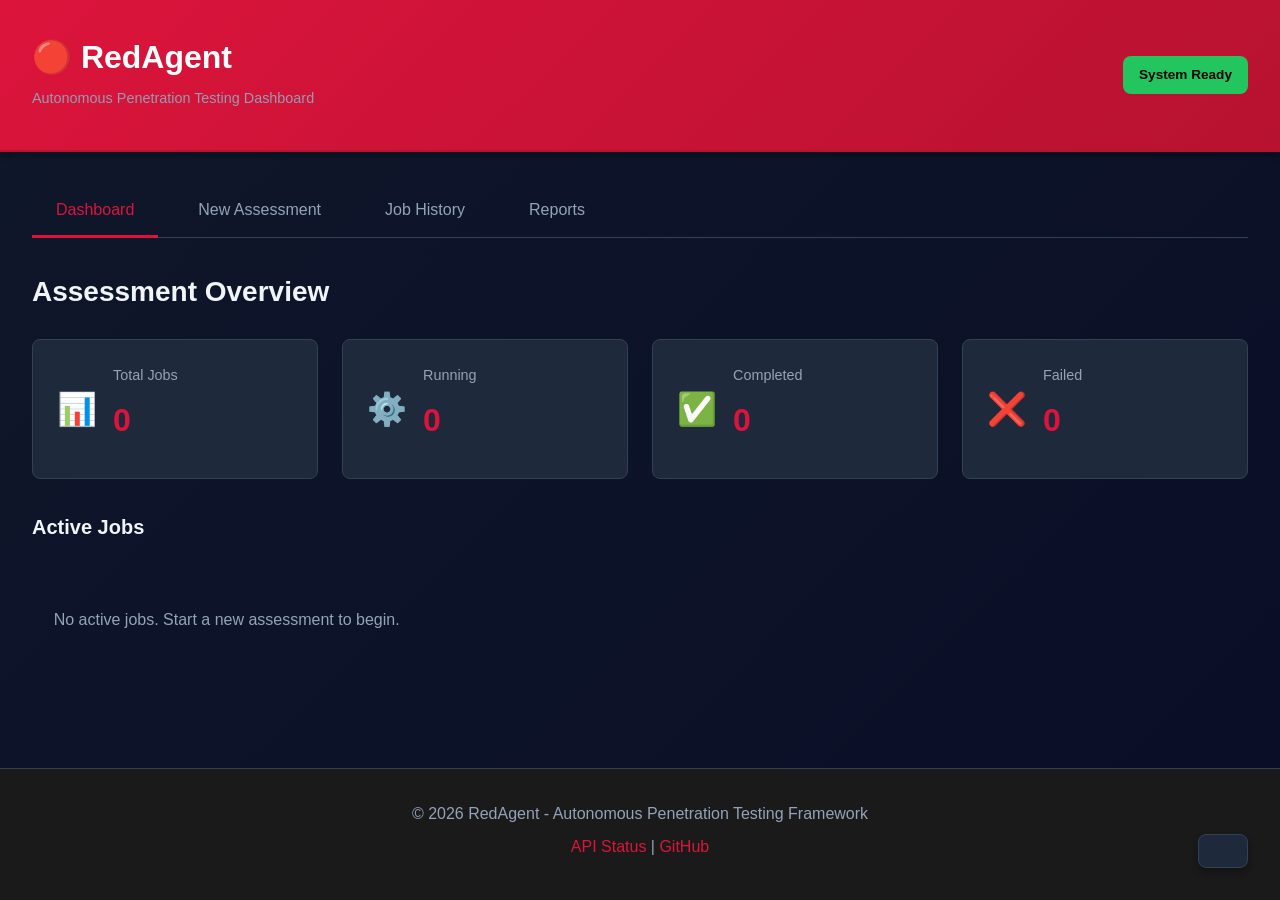
==== templates/index.html @ 4f6916c7 "Add professional web dashboard UI/UX for RedAgent - Complete Flask backend with REST API - Real-time" ====
<!DOCTYPE html>
<html lang="en">
<head>
    <meta charset="UTF-8">
    <meta name="viewport" content="width=device-width, initial-scale=1.0">
    <title>RedAgent - Web Dashboard</title>
    <link rel="stylesheet" href="/static/style.css">
</head>
<body>
    <div class="container">
        <!-- Header -->
        <header class="header">
            <div class="header-content">
                <h1>🔴 RedAgent</h1>
                <p class="subtitle">Autonomous Penetration Testing Dashboard</p>
            </div>
            <div class="header-status">
                <span id="system-status" class="status-badge status-ok">System Ready</span>
            </div>
        </header>

        <!-- Main Content -->
        <main class="main-content">
            <!-- Navigation Tabs -->
            <div class="tabs">
                <button class="tab-button active" data-tab="dashboard">Dashboard</button>
                <button class="tab-button" data-tab="assessment">New Assessment</button>
                <button class="tab-button" data-tab="history">Job History</button>
                <button class="tab-button" data-tab="reports">Reports</button>
            </div>

            <!-- Dashboard Tab -->
            <section id="dashboard" class="tab-content active">
                <h2>Assessment Overview</h2>
                
                <div class="stats-grid">
                    <div class="stat-card">
                        <div class="stat-icon">📊</div>
                        <div class="stat-info">
                            <p class="stat-label">Total Jobs</p>
                            <p class="stat-value" id="total-jobs">0</p>
                        </div>
                    </div>
                    <div class="stat-card">
                        <div class="stat-icon">⚙️</div>
                        <div class="stat-info">
                            <p class="stat-label">Running</p>
                            <p class="stat-value" id="running-jobs">0</p>
                        </div>
                    </div>
                    <div class="stat-card">
                        <div class="stat-icon">✅</div>
                        <div class="stat-info">
                            <p class="stat-label">Completed</p>
                            <p class="stat-value" id="completed-jobs">0</p>
                        </div>
                    </div>
                    <div class="stat-card">
                        <div class="stat-icon">❌</div>
                        <div class="stat-info">
                            <p class="stat-label">Failed</p>
                            <p class="stat-value" id="failed-jobs">0</p>
                        </div>
                    </div>
                </div>

                <!-- Current Jobs -->
                <h3>Active Jobs</h3>
                <div id="active-jobs-container" class="jobs-container">
                    <p class="empty-state">No active jobs. Start a new assessment to begin.</p>
                </div>
            </section>

            <!-- Assessment Tab -->
            <section id="assessment" class="tab-content">
                <h2>Start New Assessment</h2>
                
                <div class="form-container">
                    <form id="assessment-form">
                        <div class="form-group">
                            <label for="target">Target URL or IP Address</label>
                            <input 
                                type="text" 
                                id="target" 
                                name="target" 
                                placeholder="http://localhost:8080 or 192.168.1.1"
                                required
                            >
                            <small>Examples: http://example.com, https://target.local, 192.168.1.100</small>
                        </div>

                        <div class="form-group">
                            <label for="target-type">Target Type</label>
                            <select id="target-type" name="type" required>
                                <option value="url">URL (Web Application)</option>
                                <option value="ip">IP Address (Network)</option>
                            </select>
                        </div>

                        <div class="form-info">
                            <h4>Assessment Phases (Automatic)</h4>
                            <ul>
                                <li><strong>Phase 1:</strong> Reconnaissance - Gather target information</li>
                                <li><strong>Phase 2:</strong> Vulnerability Analysis - Identify weaknesses</li>
                                <li><strong>Phase 3:</strong> Exploitation Planning - Create attack strategy</li>
                                <li><strong>Phase 4:</strong> Attack Execution - Test 8 attack vectors</li>
                                <li><strong>Phase 5:</strong> Impact Assessment - Risk analysis</li>
                            </ul>
                        </div>

                        <button type="submit" class="btn btn-primary btn-large">
                            Start Assessment
                        </button>
                    </form>
                </div>

                <!-- Assessment Info -->
                <div class="info-box">
                    <h4>⚠️ Important Notice</h4>
                    <p>
                        Only conduct assessments on systems you own or have explicit written permission to test. 
                        Unauthorized penetration testing is illegal.
                    </p>
                </div>
            </section>

            <!-- History Tab -->
            <section id="history" class="tab-content">
                <h2>Job History</h2>
                
                <div id="history-container" class="jobs-container">
                    <p class="empty-state">No jobs yet. Create an assessment to see history.</p>
                </div>
            </section>

            <!-- Reports Tab -->
            <section id="reports" class="tab-content">
                <h2>Generated Reports</h2>
                
                <div id="reports-container" class="reports-container">
                    <p class="empty-state">No reports yet. Complete an assessment to generate reports.</p>
                </div>
            </section>
        </main>

        <!-- Footer -->
        <footer class="footer">
            <p>&copy; 2026 RedAgent - Autonomous Penetration Testing Framework</p>
            <p><a href="/api/status">API Status</a> | <a href="https://github.com" target="_blank">GitHub</a></p>
        </footer>
    </div>

    <!-- Notification -->
    <div id="notification" class="notification"></div>

    <!-- Script -->
    <script src="/static/script.js"></script>
</body>
</html>
---- static/style.css ----
/* ============================================================================
   RedAgent Web Dashboard - Styling
   ============================================================================ */

* {
    margin: 0;
    padding: 0;
    box-sizing: border-box;
}

:root {
    --primary-color: #dc143c;
    --primary-dark: #b71230;
    --secondary-color: #1a1a1a;
    --success-color: #22c55e;
    --warning-color: #f59e0b;
    --danger-color: #ef4444;
    --bg-color: #0f172a;
    --card-bg: #1e293b;
    --border-color: #334155;
    --text-color: #f1f5f9;
    --text-muted: #94a3b8;
    --border-radius: 8px;
    --box-shadow: 0 4px 6px rgba(0, 0, 0, 0.3);
    --transition: all 0.3s ease;
}

body {
    font-family: -apple-system, BlinkMacSystemFont, 'Segoe UI', Roboto, Oxygen, Ubuntu, Cantarell, sans-serif;
    background: linear-gradient(135deg, var(--bg-color) 0%, #0a0e27 100%);
    color: var(--text-color);
    line-height: 1.6;
}

/* ============================================================================
   Layout
   ============================================================================ */

.container {
    display: flex;
    flex-direction: column;
    min-height: 100vh;
    max-width: 1400px;
    margin: 0 auto;
}

.header {
    background: linear-gradient(135deg, var(--primary-color) 0%, var(--primary-dark) 100%);
    color: white;
    padding: 2rem;
    display: flex;
    justify-content: space-between;
    align-items: center;
    box-shadow: var(--box-shadow);
    border-bottom: 2px solid var(--primary-dark);
}

.header-content h1 {
    font-size: 2rem;
    margin-bottom: 0.25rem;
    font-weight: 700;
}

.header .subtitle {
    font-size: 0.9rem;
    opacity: 0.95;
}

.header-status {
    display: flex;
    gap: 1rem;
    align-items: center;
}

.status-badge {
    display: inline-block;
    padding: 0.5rem 1rem;
    border-radius: var(--border-radius);
    font-size: 0.85rem;
    font-weight: 600;
}

.status-ok {
    background-color: var(--success-color);
    color: black;
}

.status-running {
    background-color: var(--warning-color);
    color: black;
}

.status-error {
    background-color: var(--danger-color);
    color: white;
}

.main-content {
    flex: 1;
    padding: 2rem;
}

.footer {
    background: var(--secondary-color);
    color: var(--text-muted);
    text-align: center;
    padding: 2rem;
    border-top: 1px solid var(--border-color);
    margin-top: auto;
}

.footer a {
    color: var(--primary-color);
    text-decoration: none;
}

.footer a:hover {
    text-decoration: underline;
}

/* ============================================================================
   Tabs
   ============================================================================ */

.tabs {
    display: flex;
    gap: 1rem;
    margin-bottom: 2rem;
    border-bottom: 1px solid var(--border-color);
    flex-wrap: wrap;
}

.tab-button {
    background: none;
    border: none;
    color: var(--text-muted);
    padding: 1rem 1.5rem;
    cursor: pointer;
    font-size: 1rem;
    font-weight: 500;
    border-bottom: 3px solid transparent;
    transition: var(--transition);
    position: relative;
    bottom: -1px;
}

.tab-button:hover {
    color: var(--text-color);
}

.tab-button.active {
    color: var(--primary-color);
    border-bottom-color: var(--primary-color);
}

.tab-content {
    display: none;
    animation: fadeIn 0.3s ease;
}

.tab-content.active {
    display: block;
}

@keyframes fadeIn {
    from {
        opacity: 0;
        transform: translateY(10px);
    }
    to {
        opacity: 1;
        transform: translateY(0);
    }
}

/* ============================================================================
   Typography
   ============================================================================ */

h2 {
    font-size: 1.75rem;
    margin-bottom: 1.5rem;
    color: var(--text-color);
}

h3 {
    font-size: 1.25rem;
    margin-bottom: 1rem;
    color: var(--text-color);
}

h4 {
    font-size: 1rem;
    margin-bottom: 0.75rem;
    color: var(--text-color);
    font-weight: 600;
}

p {
    color: var(--text-muted);
    margin-bottom: 0.5rem;
}

small {
    font-size: 0.85rem;
    color: var(--text-muted);
    display: block;
    margin-top: 0.25rem;
}

/* ============================================================================
   Stats Grid
   ============================================================================ */

.stats-grid {
    display: grid;
    grid-template-columns: repeat(auto-fit, minmax(200px, 1fr));
    gap: 1.5rem;
    margin-bottom: 2rem;
}

.stat-card {
    background: var(--card-bg);
    border: 1px solid var(--border-color);
    border-radius: var(--border-radius);
    padding: 1.5rem;
    display: flex;
    align-items: center;
    gap: 1rem;
    transition: var(--transition);
}

.stat-card:hover {
    border-color: var(--primary-color);
    transform: translateY(-2px);
    box-shadow: 0 8px 12px rgba(220, 20, 60, 0.15);
}

.stat-icon {
    font-size: 2rem;
}

.stat-info {
    flex: 1;
}

.stat-label {
    color: var(--text-muted);
    font-size: 0.9rem;
    margin-bottom: 0.5rem;
}

.stat-value {
    color: var(--primary-color);
    font-size: 2rem;
    font-weight: 700;
}

/* ============================================================================
   Forms
   ============================================================================ */

.form-container {
    background: var(--card-bg);
    border: 1px solid var(--border-color);
    border-radius: var(--border-radius);
    padding: 2rem;
    margin-bottom: 2rem;
    max-width: 600px;
}

.form-group {
    margin-bottom: 1.5rem;
}

label {
    display: block;
    margin-bottom: 0.5rem;
    font-weight: 600;
    color: var(--text-color);
}

input[type="text"],
input[type="email"],
input[type="password"],
input[type="number"],
select,
textarea {
    width: 100%;
    padding: 0.75rem;
    background: var(--secondary-color);
    border: 1px solid var(--border-color);
    border-radius: var(--border-radius);
    color: var(--text-color);
    font-size: 1rem;
    transition: var(--transition);
}

input[type="text"]:focus,
input[type="email"]:focus,
input[type="password"]:focus,
input[type="number"]:focus,
select:focus,
textarea:focus {
    outline: none;
    border-color: var(--primary-color);
    box-shadow: 0 0 0 3px rgba(220, 20, 60, 0.1);
}

.form-info {
    background: rgba(220, 20, 60, 0.1);
    border-left: 4px solid var(--primary-color);
    padding: 1rem;
    border-radius: var(--border-radius);
    margin-bottom: 1.5rem;
}

.form-info ul {
    list-style: none;
    padding-left: 1rem;
}

.form-info li {
    margin-bottom: 0.5rem;
    color: var(--text-color);
}

/* ============================================================================
   Buttons
   ============================================================================ */

.btn {
    padding: 0.75rem 1.5rem;
    border: none;
    border-radius: var(--border-radius);
    cursor: pointer;
    font-weight: 600;
    transition: var(--transition);
    font-size: 1rem;
}

.btn-primary {
    background: var(--primary-color);
    color: white;
}

.btn-primary:hover {
    background: var(--primary-dark);
    transform: translateY(-2px);
    box-shadow: 0 8px 12px rgba(220, 20, 60, 0.3);
}

.btn-secondary {
    background: var(--card-bg);
    color: var(--text-color);
    border: 1px solid var(--border-color);
}

.btn-secondary:hover {
    border-color: var(--primary-color);
    color: var(--primary-color);
}

.btn-danger {
    background: var(--danger-color);
    color: white;
}

.btn-danger:hover {
    background: #dc2626;
}

.btn-large {
    padding: 1rem 2rem;
    font-size: 1.1rem;
    width: 100%;
}

.btn-small {
    padding: 0.5rem 1rem;
    font-size: 0.9rem;
}

.btn:disabled {
    opacity: 0.5;
    cursor: not-allowed;
}

/* ============================================================================
   Cards & Containers
   ============================================================================ */

.jobs-container,
.reports-container {
    display: grid;
    grid-template-columns: repeat(auto-fill, minmax(350px, 1fr));
    gap: 1.5rem;
}

.job-card,
.report-card {
    background: var(--card-bg);
    border: 1px solid var(--border-color);
    border-radius: var(--border-radius);
    padding: 1.5rem;
    transition: var(--transition);
}

.job-card:hover,
.report-card:hover {
    border-color: var(--primary-color);
    transform: translateY(-4px);
    box-shadow: 0 12px 20px rgba(220, 20, 60, 0.15);
}

.job-header {
    display: flex;
    justify-content: space-between;
    align-items: start;
    margin-bottom: 1rem;
}

.job-title {
    color: var(--text-color);
    font-weight: 600;
    word-break: break-all;
}

.job-status {
    display: inline-block;
    padding: 0.25rem 0.75rem;
    border-radius: 20px;
    font-size: 0.85rem;
    font-weight: 600;
}

.status-running {
    background: rgba(245, 158, 11, 0.2);
    color: var(--warning-color);
}

.status-completed {
    background: rgba(34, 197, 94, 0.2);
    color: var(--success-color);
}

.status-failed {
    background: rgba(239, 68, 68, 0.2);
    color: var(--danger-color);
}

.status-cancelled {
    background: rgba(148, 163, 184, 0.2);
    color: var(--text-muted);
}

.job-meta {
    display: grid;
    gap: 0.5rem;
    margin-bottom: 1rem;
    font-size: 0.9rem;
}

.job-meta-item {
    display: flex;
    justify-content: space-between;
}

.progress-bar {
    width: 100%;
    height: 6px;
    background: var(--secondary-color);
    border-radius: 3px;
    overflow: hidden;
    margin-bottom: 1rem;
}

.progress-fill {
    height: 100%;
    background: linear-gradient(90deg, var(--primary-color) 0%, #ff1744 100%);
    transition: width 0.3s ease;
    border-radius: 3px;
}

.job-findings {
    margin-top: 1rem;
    padding-top: 1rem;
    border-top: 1px solid var(--border-color);
}

.finding-badge {
    display: inline-block;
    padding: 0.25rem 0.75rem;
    background: rgba(239, 68, 68, 0.2);
    color: var(--danger-color);
    border-radius: 4px;
    font-size: 0.85rem;
    margin-right: 0.5rem;
    margin-bottom: 0.5rem;
}

.empty-state {
    text-align: center;
    padding: 3rem 1rem;
    color: var(--text-muted);
}

.empty-state-icon {
    font-size: 3rem;
    margin-bottom: 1rem;
    opacity: 0.5;
}

/* ============================================================================
   Info Boxes
   ============================================================================ */

.info-box {
    background: rgba(59, 130, 246, 0.1);
    border-left: 4px solid #3b82f6;
    padding: 1rem;
    border-radius: var(--border-radius);
    margin-top: 2rem;
}

.info-box h4 {
    color: #3b82f6;
    margin-bottom: 0.5rem;
}

.info-box p {
    color: var(--text-color);
    margin: 0;
}

/* ============================================================================
   Notifications
   ============================================================================ */

.notification {
    position: fixed;
    bottom: 2rem;
    right: 2rem;
    padding: 1rem 1.5rem;
    background: var(--card-bg);
    border: 1px solid var(--border-color);
    border-radius: var(--border-radius);
    box-shadow: var(--box-shadow);
    max-width: 400px;
    animation: slideIn 0.3s ease;
    z-index: 1000;
}

.notification.success {
    border-left: 4px solid var(--success-color);
}

.notification.error {
    border-left: 4px solid var(--danger-color);
}

.notification.info {
    border-left: 4px solid #3b82f6;
}

@keyframes slideIn {
    from {
        transform: translateX(400px);
        opacity: 0;
    }
    to {
        transform: translateX(0);
        opacity: 1;
    }
}

/* ============================================================================
   Responsive
   ============================================================================ */

@media (max-width: 768px) {
    .header {
        flex-direction: column;
        text-align: center;
    }

    .header-content h1 {
        font-size: 1.5rem;
    }

    .main-content {
        padding: 1rem;
    }

    .tabs {
        gap: 0;
    }

    .tab-button {
        padding: 0.75rem 1rem;
        font-size: 0.9rem;
    }

    .stats-grid {
        grid-template-columns: repeat(2, 1fr);
    }

    .jobs-container,
    .reports-container {
        grid-template-columns: 1fr;
    }

    .form-container {
        padding: 1rem;
    }

    .notification {
        right: 1rem;
        left: 1rem;
        max-width: none;
    }
}

@media (max-width: 480px) {
    .header-content h1 {
        font-size: 1.25rem;
    }

    .header .subtitle {
        font-size: 0.85rem;
    }

    h2 {
        font-size: 1.5rem;
    }

    .stats-grid {
        grid-template-columns: 1fr;
    }

    .tab-button {
        padding: 0.5rem 0.75rem;
        font-size: 0.85rem;
    }
}
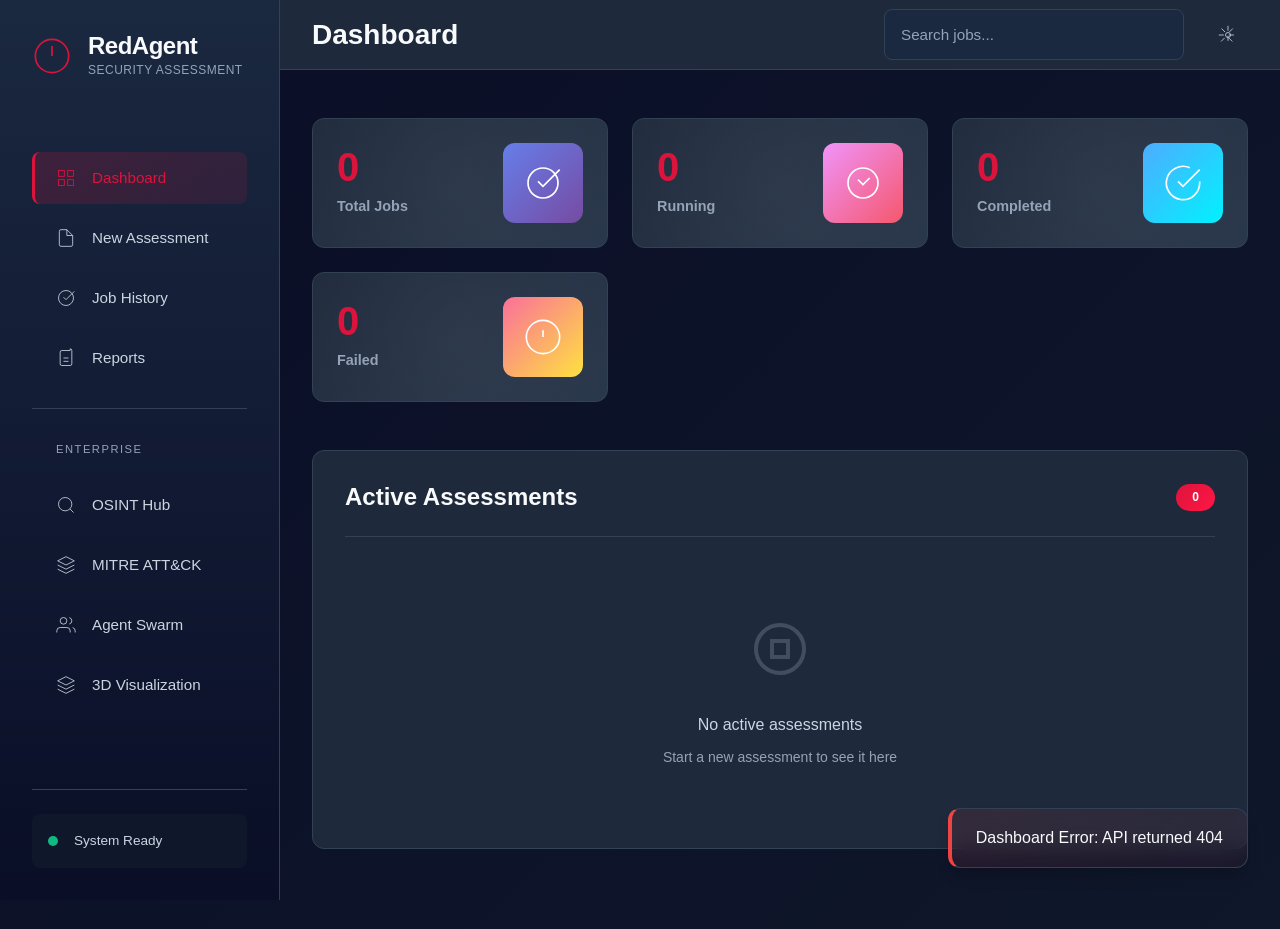
==== commit 32c3a2ae: "chore: sync current project state" ====
--- a/templates/index.html
+++ b/templates/index.html
@@ -3,157 +3,563 @@
 <head>
     <meta charset="UTF-8">
     <meta name="viewport" content="width=device-width, initial-scale=1.0">
-    <title>RedAgent - Web Dashboard</title>
+    <title>RedAgent - Penetration Testing Dashboard</title>
     <link rel="stylesheet" href="/static/style.css">
 </head>
 <body>
-    <div class="container">
-        <!-- Header -->
-        <header class="header">
-            <div class="header-content">
-                <h1>🔴 RedAgent</h1>
-                <p class="subtitle">Autonomous Penetration Testing Dashboard</p>
+    <!-- Sidebar Navigation -->
+    <aside class="sidebar">
+        <div class="sidebar-header">
+            <div class="logo">
+                <svg class="logo-icon" viewBox="0 0 24 24" fill="none" stroke="currentColor">
+                    <circle cx="12" cy="12" r="10"></circle>
+                    <path d="M12 6v6m0 6v.01"></path>
+                </svg>
+                <div>
+                    <h1>RedAgent</h1>
+                    <p>Security Assessment</p>
+                </div>
             </div>
-            <div class="header-status">
-                <span id="system-status" class="status-badge status-ok">System Ready</span>
+        </div>
+
+        <nav class="sidebar-nav">
+            <button class="nav-item active" data-tab="dashboard">
+                <svg class="nav-icon" viewBox="0 0 24 24" fill="none" stroke="currentColor">
+                    <rect x="3" y="3" width="7" height="7"></rect>
+                    <rect x="14" y="3" width="7" height="7"></rect>
+                    <rect x="14" y="14" width="7" height="7"></rect>
+                    <rect x="3" y="14" width="7" height="7"></rect>
+                </svg>
+                <span>Dashboard</span>
+            </button>
+            <button class="nav-item" data-tab="assessment">
+                <svg class="nav-icon" viewBox="0 0 24 24" fill="none" stroke="currentColor">
+                    <path d="M13 2H6a2 2 0 0 0-2 2v16a2 2 0 0 0 2 2h12a2 2 0 0 0 2-2V9z"></path>
+                    <polyline points="13 2 13 9 20 9"></polyline>
+                </svg>
+                <span>New Assessment</span>
+            </button>
+            <button class="nav-item" data-tab="jobs">
+                <svg class="nav-icon" viewBox="0 0 24 24" fill="none" stroke="currentColor">
+                    <path d="M9 11l3 3L22 4"></path>
+                    <path d="M21 12a9 9 0 11-18 0 9 9 0 0118 0z"></path>
+                </svg>
+                <span>Job History</span>
+            </button>
+            <button class="nav-item" data-tab="reports">
+                <svg class="nav-icon" viewBox="0 0 24 24" fill="none" stroke="currentColor">
+                    <path d="M9 12h6m-6 4h6m2-13H7a2 2 0 00-2 2v14a2 2 0 002 2h10a2 2 0 002-2V3a2 2 0 00-2-2z"></path>
+                </svg>
+                <span>Reports</span>
+            </button>
+            
+            <div class="nav-divider"></div>
+            <span class="nav-section-label">Enterprise</span>
+            
+            <button class="nav-item" data-tab="intelligence">
+                <svg class="nav-icon" viewBox="0 0 24 24" fill="none" stroke="currentColor">
+                    <circle cx="11" cy="11" r="8"></circle>
+                    <path d="M21 21l-4.35-4.35"></path>
+                </svg>
+                <span>OSINT Hub</span>
+            </button>
+            <button class="nav-item" data-tab="mitre">
+                <svg class="nav-icon" viewBox="0 0 24 24" fill="none" stroke="currentColor">
+                    <path d="M12 2L2 7l10 5 10-5-10-5z"></path>
+                    <path d="M2 17l10 5 10-5"></path>
+                    <path d="M2 12l10 5 10-5"></path>
+                </svg>
+                <span>MITRE ATT&CK</span>
+            </button>
+            <button class="nav-item" data-tab="agents">
+                <svg class="nav-icon" viewBox="0 0 24 24" fill="none" stroke="currentColor">
+                    <path d="M17 21v-2a4 4 0 0 0-4-4H5a4 4 0 0 0-4 4v2"></path>
+                    <circle cx="9" cy="7" r="4"></circle>
+                    <path d="M23 21v-2a4 4 0 0 0-3-3.87"></path>
+                    <path d="M16 3.13a4 4 0 0 1 0 7.75"></path>
+                </svg>
+                <span>Agent Swarm</span>
+            </button>
+            <button class="nav-item" onclick="window.open('/visualization', '_blank')">
+                <svg class="nav-icon" viewBox="0 0 24 24" fill="none" stroke="currentColor">
+                    <polygon points="12 2 2 7 12 12 22 7 12 2"></polygon>
+                    <polyline points="2 17 12 22 22 17"></polyline>
+                    <polyline points="2 12 12 17 22 12"></polyline>
+                </svg>
+                <span>3D Visualization</span>
+            </button>
+        </nav>
+
+        <div class="sidebar-footer">
+            <div class="system-status">
+                <div class="status-indicator" id="status-indicator"></div>
+                <span id="status-text">System Ready</span>
+            </div>
+        </div>
+    </aside>
+
+    <!-- Main Content -->
+    <main class="main-wrapper">
+        <!-- Top Header -->
+        <header class="top-header">
+            <div class="header-left">
+                <h2 id="page-title">Dashboard</h2>
+            </div>
+            <div class="header-right">
+                <div class="search-box">
+                    <input type="text" placeholder="Search jobs..." id="search-jobs">
+                </div>
+                <button class="btn-icon" title="Settings">
+                    <svg viewBox="0 0 24 24" fill="none" stroke="currentColor">
+                        <circle cx="12" cy="12" r="3"></circle>
+                        <path d="M12 1v6m0 6v6M4.22 4.22l4.24 4.24m5.08 0l4.24-4.24M1 12h6m6 0h6m-1.78 7.78l-4.24-4.24m-5.08 0l-4.24 4.24"></path>
+                    </svg>
+                </button>
             </div>
         </header>
 
-        <!-- Main Content -->
-        <main class="main-content">
-            <!-- Navigation Tabs -->
-            <div class="tabs">
-                <button class="tab-button active" data-tab="dashboard">Dashboard</button>
-                <button class="tab-button" data-tab="assessment">New Assessment</button>
-                <button class="tab-button" data-tab="history">Job History</button>
-                <button class="tab-button" data-tab="reports">Reports</button>
-            </div>
-
+        <div class="content-area">
             <!-- Dashboard Tab -->
             <section id="dashboard" class="tab-content active">
-                <h2>Assessment Overview</h2>
-                
+                <!-- Stats Grid -->
                 <div class="stats-grid">
-                    <div class="stat-card">
-                        <div class="stat-icon">📊</div>
-                        <div class="stat-info">
-                            <p class="stat-label">Total Jobs</p>
-                            <p class="stat-value" id="total-jobs">0</p>
-                        </div>
-                    </div>
-                    <div class="stat-card">
-                        <div class="stat-icon">⚙️</div>
-                        <div class="stat-info">
-                            <p class="stat-label">Running</p>
-                            <p class="stat-value" id="running-jobs">0</p>
-                        </div>
-                    </div>
-                    <div class="stat-card">
-                        <div class="stat-icon">✅</div>
-                        <div class="stat-info">
-                            <p class="stat-label">Completed</p>
-                            <p class="stat-value" id="completed-jobs">0</p>
-                        </div>
-                    </div>
-                    <div class="stat-card">
-                        <div class="stat-icon">❌</div>
-                        <div class="stat-info">
-                            <p class="stat-label">Failed</p>
-                            <p class="stat-value" id="failed-jobs">0</p>
-                        </div>
-                    </div>
-                </div>
-
-                <!-- Current Jobs -->
-                <h3>Active Jobs</h3>
-                <div id="active-jobs-container" class="jobs-container">
-                    <p class="empty-state">No active jobs. Start a new assessment to begin.</p>
+                    <div class="stat-box">
+                        <div class="stat-content">
+                            <div class="stat-number" id="total-jobs">0</div>
+                            <div class="stat-label">Total Jobs</div>
+                        </div>
+                        <div class="stat-icon" style="background: linear-gradient(135deg, #667eea 0%, #764ba2 100%)">
+                            <svg viewBox="0 0 24 24" fill="none" stroke="currentColor">
+                                <path d="M9 11l3 3L22 4"></path>
+                                <path d="M21 12a9 9 0 11-18 0 9 9 0 0118 0z"></path>
+                            </svg>
+                        </div>
+                    </div>
+
+                    <div class="stat-box">
+                        <div class="stat-content">
+                            <div class="stat-number" id="running-jobs">0</div>
+                            <div class="stat-label">Running</div>
+                        </div>
+                        <div class="stat-icon" style="background: linear-gradient(135deg, #f093fb 0%, #f5576c 100%)">
+                            <svg viewBox="0 0 24 24" fill="none" stroke="currentColor">
+                                <circle cx="12" cy="12" r="9"></circle>
+                                <path d="M9 10l3 3 4-4"></path>
+                            </svg>
+                        </div>
+                    </div>
+
+                    <div class="stat-box">
+                        <div class="stat-content">
+                            <div class="stat-number" id="completed-jobs">0</div>
+                            <div class="stat-label">Completed</div>
+                        </div>
+                        <div class="stat-icon" style="background: linear-gradient(135deg, #4facfe 0%, #00f2fe 100%)">
+                            <svg viewBox="0 0 24 24" fill="none" stroke="currentColor">
+                                <path d="M22 11.08V12a10 10 0 11-5.93-9.14"></path>
+                                <polyline points="22 4 12 14.01 9 11.01"></polyline>
+                            </svg>
+                        </div>
+                    </div>
+
+                    <div class="stat-box">
+                        <div class="stat-content">
+                            <div class="stat-number" id="failed-jobs">0</div>
+                            <div class="stat-label">Failed</div>
+                        </div>
+                        <div class="stat-icon" style="background: linear-gradient(135deg, #fa709a 0%, #fee140 100%)">
+                            <svg viewBox="0 0 24 24" fill="none" stroke="currentColor">
+                                <circle cx="12" cy="12" r="10"></circle>
+                                <line x1="12" y1="8" x2="12" y2="12"></line>
+                                <line x1="12" y1="16" x2="12.01" y2="16"></line>
+                            </svg>
+                        </div>
+                    </div>
+                </div>
+
+                <!-- Active Jobs Section -->
+                <div class="section-card">
+                    <div class="section-header">
+                        <h3>Active Assessments</h3>
+                        <span class="badge" id="active-count">0</span>
+                    </div>
+                    <div id="active-jobs-container" class="jobs-list">
+                        <div class="empty-state">
+                            <svg viewBox="0 0 24 24" fill="none" stroke="currentColor" stroke-width="1.5">
+                                <circle cx="12" cy="12" r="9"></circle>
+                                <path d="M9 9h6v6H9z"></path>
+                            </svg>
+                            <p>No active assessments</p>
+                            <small>Start a new assessment to see it here</small>
+                        </div>
+                    </div>
                 </div>
             </section>
 
             <!-- Assessment Tab -->
             <section id="assessment" class="tab-content">
-                <h2>Start New Assessment</h2>
-                
-                <div class="form-container">
-                    <form id="assessment-form">
+                <div class="form-card">
+                    <div class="form-header">
+                        <h3>Start New Assessment</h3>
+                        <p>Configure and launch a security assessment on your target</p>
+                    </div>
+
+                    <form id="assessment-form" class="assessment-form">
                         <div class="form-group">
                             <label for="target">Target URL or IP Address</label>
-                            <input 
-                                type="text" 
-                                id="target" 
-                                name="target" 
-                                placeholder="http://localhost:8080 or 192.168.1.1"
-                                required
-                            >
-                            <small>Examples: http://example.com, https://target.local, 192.168.1.100</small>
-                        </div>
-
-                        <div class="form-group">
-                            <label for="target-type">Target Type</label>
-                            <select id="target-type" name="type" required>
-                                <option value="url">URL (Web Application)</option>
-                                <option value="ip">IP Address (Network)</option>
-                            </select>
-                        </div>
-
-                        <div class="form-info">
-                            <h4>Assessment Phases (Automatic)</h4>
-                            <ul>
-                                <li><strong>Phase 1:</strong> Reconnaissance - Gather target information</li>
-                                <li><strong>Phase 2:</strong> Vulnerability Analysis - Identify weaknesses</li>
-                                <li><strong>Phase 3:</strong> Exploitation Planning - Create attack strategy</li>
-                                <li><strong>Phase 4:</strong> Attack Execution - Test 8 attack vectors</li>
-                                <li><strong>Phase 5:</strong> Impact Assessment - Risk analysis</li>
-                            </ul>
-                        </div>
-
-                        <button type="submit" class="btn btn-primary btn-large">
-                            Start Assessment
+                            <div class="input-wrapper">
+                                <input 
+                                    type="text" 
+                                    id="target" 
+                                    name="target" 
+                                    placeholder="http://example.com or 192.168.1.1"
+                                    required
+                                >
+                                <span class="input-hint">Enter the target to assess</span>
+                            </div>
+                        </div>
+
+                        <div class="form-row">
+                            <div class="form-group">
+                                <label for="target-type">Target Type</label>
+                                <select id="target-type" name="type" required>
+                                    <option value="url">Web Application (URL)</option>
+                                    <option value="ip">Network (IP Address)</option>
+                                </select>
+                            </div>
+                        </div>
+
+                        <div class="assessment-info">
+                            <div class="info-header">
+                                <svg viewBox="0 0 24 24" fill="none" stroke="currentColor">
+                                    <circle cx="12" cy="12" r="10"></circle>
+                                    <line x1="12" y1="16" x2="12" y2="12"></line>
+                                    <line x1="12" y1="8" x2="12.01" y2="8"></line>
+                                </svg>
+                                <h4>Assessment Process</h4>
+                            </div>
+                            <div class="phases">
+                                <div class="phase-item">
+                                    <span class="phase-num">1</span>
+                                    <div>
+                                        <strong>Reconnaissance</strong>
+                                        <p>Gather target information and initial discovery</p>
+                                    </div>
+                                </div>
+                                <div class="phase-item">
+                                    <span class="phase-num">2</span>
+                                    <div>
+                                        <strong>Vulnerability Analysis</strong>
+                                        <p>Identify security weaknesses and misconfigurations</p>
+                                    </div>
+                                </div>
+                                <div class="phase-item">
+                                    <span class="phase-num">3</span>
+                                    <div>
+                                        <strong>Exploitation Planning</strong>
+                                        <p>Develop attack strategies and test scenarios</p>
+                                    </div>
+                                </div>
+                                <div class="phase-item">
+                                    <span class="phase-num">4</span>
+                                    <div>
+                                        <strong>Attack Execution</strong>
+                                        <p>Execute tests across 8 attack vectors</p>
+                                    </div>
+                                </div>
+                                <div class="phase-item">
+                                    <span class="phase-num">5</span>
+                                    <div>
+                                        <strong>Impact Assessment</strong>
+                                        <p>Analyze findings and generate comprehensive report</p>
+                                    </div>
+                                </div>
+                            </div>
+                        </div>
+
+                        <div class="form-actions">
+                            <button type="submit" class="btn btn-primary btn-large">
+                                <svg viewBox="0 0 24 24" fill="none" stroke="currentColor">
+                                    <path d="M5 12h14M12 5l7 7-7 7"></path>
+                                </svg>
+                                Launch Assessment
+                            </button>
+                        </div>
+                    </form>
+
+                    <div class="security-notice">
+                        <div class="notice-icon">⚠️</div>
+                        <div class="notice-content">
+                            <h4>Legal Notice</h4>
+                            <p>Only conduct assessments on systems you own or have explicit written permission to test. Unauthorized penetration testing is illegal and unethical.</p>
+                        </div>
+                    </div>
+                </div>
+            </section>
+
+            <!-- Jobs History Tab -->
+            <section id="jobs" class="tab-content">
+                <div class="section-card">
+                    <div class="section-header">
+                        <h3>Assessment History</h3>
+                        <button class="btn btn-secondary btn-small" onclick="loadJobHistory()">
+                            <svg viewBox="0 0 24 24" fill="none" stroke="currentColor">
+                                <polyline points="23 4 23 10 17 10"></polyline>
+                                <path d="M20.49 15a9 9 0 11-18-8.12"></path>
+                            </svg>
+                            Refresh
                         </button>
-                    </form>
-                </div>
-
-                <!-- Assessment Info -->
-                <div class="info-box">
-                    <h4>⚠️ Important Notice</h4>
-                    <p>
-                        Only conduct assessments on systems you own or have explicit written permission to test. 
-                        Unauthorized penetration testing is illegal.
-                    </p>
-                </div>
-            </section>
-
-            <!-- History Tab -->
-            <section id="history" class="tab-content">
-                <h2>Job History</h2>
-                
-                <div id="history-container" class="jobs-container">
-                    <p class="empty-state">No jobs yet. Create an assessment to see history.</p>
+                    </div>
+                    <div id="history-container" class="jobs-list">
+                        <div class="empty-state">
+                            <svg viewBox="0 0 24 24" fill="none" stroke="currentColor" stroke-width="1.5">
+                                <circle cx="12" cy="12" r="9"></circle>
+                                <path d="M12 6v6l4 2"></path>
+                            </svg>
+                            <p>No assessment history</p>
+                        </div>
+                    </div>
                 </div>
             </section>
 
             <!-- Reports Tab -->
             <section id="reports" class="tab-content">
-                <h2>Generated Reports</h2>
-                
-                <div id="reports-container" class="reports-container">
-                    <p class="empty-state">No reports yet. Complete an assessment to generate reports.</p>
-                </div>
-            </section>
-        </main>
-
-        <!-- Footer -->
-        <footer class="footer">
-            <p>&copy; 2026 RedAgent - Autonomous Penetration Testing Framework</p>
-            <p><a href="/api/status">API Status</a> | <a href="https://github.com" target="_blank">GitHub</a></p>
-        </footer>
+                <div class="section-card">
+                    <div class="section-header">
+                        <h3>Assessment Reports</h3>
+                        <button class="btn btn-secondary btn-small" onclick="loadReports()">
+                            <svg viewBox="0 0 24 24" fill="none" stroke="currentColor">
+                                <polyline points="23 4 23 10 17 10"></polyline>
+                                <path d="M20.49 15a9 9 0 11-18-8.12"></path>
+                            </svg>
+                            Refresh
+                        </button>
+                    </div>
+                    <div id="reports-container" class="reports-grid">
+                        <div class="empty-state">
+                            <svg viewBox="0 0 24 24" fill="none" stroke="currentColor" stroke-width="1.5">
+                                <path d="M13 2H6a2 2 0 0 0-2 2v16a2 2 0 0 0 2 2h12a2 2 0 0 0 2-2V9z"></path>
+                                <polyline points="13 2 13 9 20 9"></polyline>
+                            </svg>
+                            <p>No reports yet</p>
+                            <small>Complete an assessment to generate reports</small>
+                        </div>
+                    </div>
+                </div>
+            </section>
+
+            <!-- OSINT Intelligence Tab -->
+            <section id="intelligence" class="tab-content">
+                <div class="section-card">
+                    <div class="section-header">
+                        <h3>🔍 OSINT Intelligence Hub</h3>
+                        <span class="badge badge-enterprise">Enterprise</span>
+                    </div>
+                    <p style="color: #888; margin-bottom: 20px;">Gather intelligence from multiple OSINT sources</p>
+                    
+                    <div class="form-group">
+                        <label>Target Domain/IP</label>
+                        <div class="input-row">
+                            <input type="text" id="osint-target" placeholder="example.com or 192.168.1.1" style="flex:1">
+                            <button class="btn btn-primary" onclick="gatherOSINT()">
+                                <svg viewBox="0 0 24 24" fill="none" stroke="currentColor" style="width:16px;height:16px">
+                                    <circle cx="11" cy="11" r="8"></circle>
+                                    <path d="M21 21l-4.35-4.35"></path>
+                                </svg>
+                                Gather Intel
+                            </button>
+                        </div>
+                    </div>
+                    
+                    <div class="intel-sources" style="display:grid; grid-template-columns: repeat(auto-fit, minmax(180px, 1fr)); gap: 15px; margin-top: 20px;">
+                        <div class="source-card" style="background: rgba(255,100,100,0.1); border: 1px solid rgba(255,100,100,0.2); border-radius: 10px; padding: 15px;">
+                            <h4 style="color: #ff6464;">🌐 Shodan</h4>
+                            <p style="font-size: 0.85rem; color: #888;">Internet-wide port scanning data</p>
+                            <span class="status-badge" id="shodan-status" style="font-size:0.75rem;">Configure API Key</span>
+                        </div>
+                        <div class="source-card" style="background: rgba(100,200,100,0.1); border: 1px solid rgba(100,200,100,0.2); border-radius: 10px; padding: 15px;">
+                            <h4 style="color: #64c864;">🔬 VirusTotal</h4>
+                            <p style="font-size: 0.85rem; color: #888;">Malware and threat intelligence</p>
+                            <span class="status-badge" id="vt-status" style="font-size:0.75rem;">Configure API Key</span>
+                        </div>
+                        <div class="source-card" style="background: rgba(100,150,255,0.1); border: 1px solid rgba(100,150,255,0.2); border-radius: 10px; padding: 15px;">
+                            <h4 style="color: #6496ff;">📡 Censys</h4>
+                            <p style="font-size: 0.85rem; color: #888;">Certificate and host data</p>
+                            <span class="status-badge" id="censys-status" style="font-size:0.75rem;">Configure API Key</span>
+                        </div>
+                        <div class="source-card" style="background: rgba(255,200,100,0.1); border: 1px solid rgba(255,200,100,0.2); border-radius: 10px; padding: 15px;">
+                            <h4 style="color: #ffc864;">🛤️ SecurityTrails</h4>
+                            <p style="font-size: 0.85rem; color: #888;">DNS and domain history</p>
+                            <span class="status-badge" id="st-status" style="font-size:0.75rem;">Configure API Key</span>
+                        </div>
+                    </div>
+                    
+                    <div id="osint-results" style="margin-top: 20px;"></div>
+                </div>
+            </section>
+
+            <!-- MITRE ATT&CK Tab -->
+            <section id="mitre" class="tab-content">
+                <div class="section-card">
+                    <div class="section-header">
+                        <h3>⚔️ MITRE ATT&CK Mapping</h3>
+                        <span class="badge badge-enterprise">Enterprise</span>
+                    </div>
+                    <p style="color: #888; margin-bottom: 20px;">Map findings to MITRE ATT&CK framework for standardized reporting</p>
+                    
+                    <div id="mitre-info" style="display: grid; grid-template-columns: repeat(auto-fit, minmax(200px, 1fr)); gap: 15px;">
+                        <div class="stat-box" style="background: linear-gradient(135deg, rgba(255,68,68,0.1), rgba(255,100,100,0.05));">
+                            <div class="stat-content">
+                                <div class="stat-number" id="mitre-techniques-count">30+</div>
+                                <div class="stat-label">Techniques Mapped</div>
+                            </div>
+                        </div>
+                        <div class="stat-box" style="background: linear-gradient(135deg, rgba(100,200,255,0.1), rgba(100,150,255,0.05));">
+                            <div class="stat-content">
+                                <div class="stat-number" id="mitre-tactics-count">14</div>
+                                <div class="stat-label">Tactics Covered</div>
+                            </div>
+                        </div>
+                    </div>
+                    
+                    <h4 style="margin-top: 25px; margin-bottom: 15px;">Tactic Kill Chain</h4>
+                    <div class="attack-chain" style="display: flex; flex-wrap: wrap; gap: 8px;">
+                        <span class="tactic-badge" style="background: rgba(255,68,68,0.2); color: #ff6b6b; padding: 8px 12px; border-radius: 5px; font-size: 0.8rem;">Reconnaissance</span>
+                        <span style="color: #444;">→</span>
+                        <span class="tactic-badge" style="background: rgba(255,150,68,0.2); color: #ff9644; padding: 8px 12px; border-radius: 5px; font-size: 0.8rem;">Initial Access</span>
+                        <span style="color: #444;">→</span>
+                        <span class="tactic-badge" style="background: rgba(255,200,68,0.2); color: #ffc844; padding: 8px 12px; border-radius: 5px; font-size: 0.8rem;">Execution</span>
+                        <span style="color: #444;">→</span>
+                        <span class="tactic-badge" style="background: rgba(200,255,68,0.2); color: #c8ff44; padding: 8px 12px; border-radius: 5px; font-size: 0.8rem;">Persistence</span>
+                        <span style="color: #444;">→</span>
+                        <span class="tactic-badge" style="background: rgba(100,255,68,0.2); color: #64ff44; padding: 8px 12px; border-radius: 5px; font-size: 0.8rem;">Privilege Escalation</span>
+                        <span style="color: #444;">→</span>
+                        <span class="tactic-badge" style="background: rgba(68,255,150,0.2); color: #44ff96; padding: 8px 12px; border-radius: 5px; font-size: 0.8rem;">Defense Evasion</span>
+                        <span style="color: #444;">→</span>
+                        <span class="tactic-badge" style="background: rgba(68,200,255,0.2); color: #44c8ff; padding: 8px 12px; border-radius: 5px; font-size: 0.8rem;">Credential Access</span>
+                        <span style="color: #444;">→</span>
+                        <span class="tactic-badge" style="background: rgba(100,100,255,0.2); color: #6464ff; padding: 8px 12px; border-radius: 5px; font-size: 0.8rem;">Discovery</span>
+                        <span style="color: #444;">→</span>
+                        <span class="tactic-badge" style="background: rgba(150,68,255,0.2); color: #9644ff; padding: 8px 12px; border-radius: 5px; font-size: 0.8rem;">Collection</span>
+                        <span style="color: #444;">→</span>
+                        <span class="tactic-badge" style="background: rgba(200,68,255,0.2); color: #c844ff; padding: 8px 12px; border-radius: 5px; font-size: 0.8rem;">Exfiltration</span>
+                        <span style="color: #444;">→</span>
+                        <span class="tactic-badge" style="background: rgba(255,68,200,0.2); color: #ff44c8; padding: 8px 12px; border-radius: 5px; font-size: 0.8rem;">Impact</span>
+                    </div>
+                    
+                    <h4 style="margin-top: 25px; margin-bottom: 15px;">Sample Technique Mappings</h4>
+                    <div class="technique-list" style="display: grid; gap: 10px;">
+                        <div class="technique-item" style="background: rgba(30,30,45,0.5); border-radius: 8px; padding: 15px; display: flex; align-items: center; gap: 15px;">
+                            <span style="background: #ff4444; color: white; padding: 4px 10px; border-radius: 4px; font-weight: bold; font-size: 0.85rem;">T1190</span>
+                            <div>
+                                <strong>Exploit Public-Facing Application</strong>
+                                <p style="font-size: 0.85rem; color: #888; margin: 0;">SQL Injection, XSS, Command Injection</p>
+                            </div>
+                        </div>
+                        <div class="technique-item" style="background: rgba(30,30,45,0.5); border-radius: 8px; padding: 15px; display: flex; align-items: center; gap: 15px;">
+                            <span style="background: #ff6644; color: white; padding: 4px 10px; border-radius: 4px; font-weight: bold; font-size: 0.85rem;">T1110</span>
+                            <div>
+                                <strong>Brute Force</strong>
+                                <p style="font-size: 0.85rem; color: #888; margin: 0;">Password Guessing, Password Spraying</p>
+                            </div>
+                        </div>
+                        <div class="technique-item" style="background: rgba(30,30,45,0.5); border-radius: 8px; padding: 15px; display: flex; align-items: center; gap: 15px;">
+                            <span style="background: #ff9944; color: white; padding: 4px 10px; border-radius: 4px; font-weight: bold; font-size: 0.85rem;">T1595</span>
+                            <div>
+                                <strong>Active Scanning</strong>
+                                <p style="font-size: 0.85rem; color: #888; margin: 0;">Port Scanning, Vulnerability Scanning</p>
+                            </div>
+                        </div>
+                    </div>
+                </div>
+            </section>
+
+            <!-- Agent Swarm Tab -->
+            <section id="agents" class="tab-content">
+                <div class="section-card">
+                    <div class="section-header">
+                        <h3>🤖 Multi-Agent Swarm</h3>
+                        <span class="badge badge-enterprise">Enterprise</span>
+                    </div>
+                    <p style="color: #888; margin-bottom: 20px;">Coordinated attack agents working in parallel</p>
+                    
+                    <div class="agents-grid" style="display: grid; grid-template-columns: repeat(auto-fit, minmax(280px, 1fr)); gap: 20px;">
+                        <!-- Command & Control -->
+                        <div class="agent-card" style="background: linear-gradient(135deg, rgba(255,68,68,0.15), rgba(255,100,100,0.05)); border: 1px solid rgba(255,68,68,0.3); border-radius: 15px; padding: 20px;">
+                            <div style="display: flex; justify-content: space-between; align-items: start;">
+                                <h4 style="color: #ff6b6b; margin: 0;">🎯 Command & Control</h4>
+                                <span style="background: #2a5a2a; color: #6f6; padding: 3px 10px; border-radius: 10px; font-size: 0.75rem;">Ready</span>
+                            </div>
+                            <p style="font-size: 0.9rem; color: #aaa; margin: 10px 0;">Master orchestrator coordinating all attack operations</p>
+                            <div style="margin-top: 15px;">
+                                <span class="capability-tag" style="background: rgba(255,255,255,0.1); padding: 4px 8px; border-radius: 4px; font-size: 0.75rem; margin-right: 5px;">Mission Planning</span>
+                                <span class="capability-tag" style="background: rgba(255,255,255,0.1); padding: 4px 8px; border-radius: 4px; font-size: 0.75rem; margin-right: 5px;">Agent Coordination</span>
+                                <span class="capability-tag" style="background: rgba(255,255,255,0.1); padding: 4px 8px; border-radius: 4px; font-size: 0.75rem;">Intel Aggregation</span>
+                            </div>
+                        </div>
+                        
+                        <!-- Recon Agent -->
+                        <div class="agent-card" style="background: linear-gradient(135deg, rgba(100,200,255,0.15), rgba(100,150,255,0.05)); border: 1px solid rgba(100,200,255,0.3); border-radius: 15px; padding: 20px;">
+                            <div style="display: flex; justify-content: space-between; align-items: start;">
+                                <h4 style="color: #64c8ff; margin: 0;">🔍 Recon Agent</h4>
+                                <span style="background: #2a5a2a; color: #6f6; padding: 3px 10px; border-radius: 10px; font-size: 0.75rem;">Ready</span>
+                            </div>
+                            <p style="font-size: 0.9rem; color: #aaa; margin: 10px 0;">Reconnaissance and OSINT intelligence gathering</p>
+                            <div style="margin-top: 15px;">
+                                <span class="capability-tag" style="background: rgba(255,255,255,0.1); padding: 4px 8px; border-radius: 4px; font-size: 0.75rem; margin-right: 5px;">Subdomain Enum</span>
+                                <span class="capability-tag" style="background: rgba(255,255,255,0.1); padding: 4px 8px; border-radius: 4px; font-size: 0.75rem; margin-right: 5px;">Port Scan</span>
+                                <span class="capability-tag" style="background: rgba(255,255,255,0.1); padding: 4px 8px; border-radius: 4px; font-size: 0.75rem;">Tech Fingerprint</span>
+                            </div>
+                        </div>
+                        
+                        <!-- Exploit Agent -->
+                        <div class="agent-card" style="background: linear-gradient(135deg, rgba(255,200,100,0.15), rgba(255,150,100,0.05)); border: 1px solid rgba(255,200,100,0.3); border-radius: 15px; padding: 20px;">
+                            <div style="display: flex; justify-content: space-between; align-items: start;">
+                                <h4 style="color: #ffc864; margin: 0;">💥 Exploit Agent</h4>
+                                <span style="background: #2a5a2a; color: #6f6; padding: 3px 10px; border-radius: 10px; font-size: 0.75rem;">Ready</span>
+                            </div>
+                            <p style="font-size: 0.9rem; color: #aaa; margin: 10px 0;">Vulnerability exploitation and WAF bypass specialist</p>
+                            <div style="margin-top: 15px;">
+                                <span class="capability-tag" style="background: rgba(255,255,255,0.1); padding: 4px 8px; border-radius: 4px; font-size: 0.75rem; margin-right: 5px;">SQLi</span>
+                                <span class="capability-tag" style="background: rgba(255,255,255,0.1); padding: 4px 8px; border-radius: 4px; font-size: 0.75rem; margin-right: 5px;">XSS</span>
+                                <span class="capability-tag" style="background: rgba(255,255,255,0.1); padding: 4px 8px; border-radius: 4px; font-size: 0.75rem; margin-right: 5px;">RCE</span>
+                                <span class="capability-tag" style="background: rgba(255,255,255,0.1); padding: 4px 8px; border-radius: 4px; font-size: 0.75rem;">WAF Bypass</span>
+                            </div>
+                        </div>
+                    </div>
+                    
+                    <div style="margin-top: 25px; padding: 20px; background: rgba(30,30,45,0.5); border-radius: 10px;">
+                        <h4 style="margin: 0 0 15px 0;">Attack Vectors Available</h4>
+                        <div style="display: flex; flex-wrap: wrap; gap: 10px;">
+                            <span style="background: #8b0000; color: white; padding: 6px 12px; border-radius: 5px; font-size: 0.85rem;">SQL Injection</span>
+                            <span style="background: #8b4000; color: white; padding: 6px 12px; border-radius: 5px; font-size: 0.85rem;">XSS</span>
+                            <span style="background: #8b6000; color: white; padding: 6px 12px; border-radius: 5px; font-size: 0.85rem;">Command Injection</span>
+                            <span style="background: #6b8b00; color: white; padding: 6px 12px; border-radius: 5px; font-size: 0.85rem;">Path Traversal</span>
+                            <span style="background: #008b6b; color: white; padding: 6px 12px; border-radius: 5px; font-size: 0.85rem;">SSRF</span>
+                            <span style="background: #006b8b; color: white; padding: 6px 12px; border-radius: 5px; font-size: 0.85rem;">XXE</span>
+                            <span style="background: #4b008b; color: white; padding: 6px 12px; border-radius: 5px; font-size: 0.85rem;">LDAP Injection</span>
+                            <span style="background: #8b006b; color: white; padding: 6px 12px; border-radius: 5px; font-size: 0.85rem;">Brute Force</span>
+                        </div>
+                    </div>
+                </div>
+            </section>
+        </div>
+    </main>
+
+    <!-- Notifications -->
+    <div id="notification" class="notification"></div>
+
+    <!-- Modal for Job Details -->
+    <div id="job-modal" class="modal">
+        <div class="modal-content">
+            <div class="modal-header">
+                <h3>Assessment Details</h3>
+                <button class="modal-close" onclick="closeJobModal()">&times;</button>
+            </div>
+            <div id="modal-body" class="modal-body"></div>
+        </div>
     </div>
 
-    <!-- Notification -->
-    <div id="notification" class="notification"></div>
-
-    <!-- Script -->
     <script src="/static/script.js"></script>
 </body>
 </html>
--- a/static/style.css
+++ b/static/style.css
@@ -1,5 +1,5 @@
 /* ============================================================================
-   RedAgent Web Dashboard - Styling
+   RedAgent Dashboard - Modern Design System
    ============================================================================ */
 
 * {
@@ -9,153 +9,354 @@
 }
 
 :root {
-    --primary-color: #dc143c;
-    --primary-dark: #b71230;
-    --secondary-color: #1a1a1a;
-    --success-color: #22c55e;
-    --warning-color: #f59e0b;
-    --danger-color: #ef4444;
-    --bg-color: #0f172a;
+    /* Colors */
+    --primary: #dc143c;
+    --primary-light: #ff1744;
+    --primary-dark: #c41230;
+    --accent: #ff6b6b;
+    --success: #10b981;
+    --warning: #f59e0b;
+    --danger: #ef4444;
+    --info: #0ea5e9;
+    
+    /* Backgrounds */
+    --bg-primary: #0f172a;
+    --bg-secondary: #1a2840;
+    --bg-tertiary: #0a0e27;
     --card-bg: #1e293b;
+    --card-hover: #273549;
+    
+    /* Text Colors */
+    --text-primary: #f8fafc;
+    --text-secondary: #cbd5e1;
+    --text-muted: #94a3b8;
+    --text-disabled: #64748b;
+    
+    /* Borders */
     --border-color: #334155;
-    --text-color: #f1f5f9;
-    --text-muted: #94a3b8;
-    --border-radius: 8px;
-    --box-shadow: 0 4px 6px rgba(0, 0, 0, 0.3);
-    --transition: all 0.3s ease;
+    --border-light: #475569;
+    
+    /* Spacing */
+    --spacing-xs: 0.25rem;
+    --spacing-sm: 0.5rem;
+    --spacing-md: 1rem;
+    --spacing-lg: 1.5rem;
+    --spacing-xl: 2rem;
+    --spacing-2xl: 3rem;
+    
+    /* Sizing */
+    --sidebar-width: 280px;
+    --header-height: 70px;
+    
+    /* Typography */
+    --font-family: -apple-system, BlinkMacSystemFont, 'Segoe UI', 'Roboto', 'Oxygen', 'Ubuntu', 'Cantarell', sans-serif;
+    --font-mono: 'Fira Code', 'Courier New', monospace;
+    
+    /* Shadows */
+    --shadow-sm: 0 1px 2px 0 rgba(0, 0, 0, 0.05);
+    --shadow-md: 0 4px 6px -1px rgba(0, 0, 0, 0.1);
+    --shadow-lg: 0 10px 15px -3px rgba(0, 0, 0, 0.2);
+    --shadow-xl: 0 20px 25px -5px rgba(0, 0, 0, 0.3);
+    
+    /* Transitions */
+    --transition-fast: 150ms cubic-bezier(0.4, 0, 0.2, 1);
+    --transition-base: 300ms cubic-bezier(0.4, 0, 0.2, 1);
+    --transition-slow: 500ms cubic-bezier(0.4, 0, 0.2, 1);
+}
+
+/* ============================================================================
+   Base Styles
+   ============================================================================ */
+
+html {
+    scroll-behavior: smooth;
 }
 
 body {
-    font-family: -apple-system, BlinkMacSystemFont, 'Segoe UI', Roboto, Oxygen, Ubuntu, Cantarell, sans-serif;
-    background: linear-gradient(135deg, var(--bg-color) 0%, #0a0e27 100%);
-    color: var(--text-color);
+    font-family: var(--font-family);
+    background: linear-gradient(135deg, var(--bg-tertiary) 0%, var(--bg-primary) 100%);
+    color: var(--text-primary);
     line-height: 1.6;
+    overflow-x: hidden;
+}
+
+body {
+    font-family: var(--font-family);
+    background: linear-gradient(135deg, var(--bg-tertiary) 0%, var(--bg-primary) 100%);
+    color: var(--text-primary);
+    line-height: 1.6;
+    overflow-x: hidden;
 }
 
 /* ============================================================================
-   Layout
+   Layout Structure
    ============================================================================ */
 
-.container {
+body {
+    display: grid;
+    grid-template-columns: var(--sidebar-width) 1fr;
+    grid-template-rows: 1fr;
+    min-height: 100vh;
+}
+
+.sidebar {
+    background: linear-gradient(180deg, var(--bg-secondary) 0%, var(--bg-tertiary) 100%);
+    border-right: 1px solid var(--border-color);
     display: flex;
     flex-direction: column;
-    min-height: 100vh;
-    max-width: 1400px;
-    margin: 0 auto;
-}
-
-.header {
-    background: linear-gradient(135deg, var(--primary-color) 0%, var(--primary-dark) 100%);
-    color: white;
-    padding: 2rem;
+    height: 100vh;
+    position: fixed;
+    width: var(--sidebar-width);
+    left: 0;
+    top: 0;
+    padding: var(--spacing-xl);
+    overflow-y: auto;
+    z-index: 1000;
+}
+
+.main-wrapper {
+    grid-column: 2;
+    display: flex;
+    flex-direction: column;
+    overflow-y: auto;
+}
+
+.top-header {
+    background: var(--card-bg);
+    border-bottom: 1px solid var(--border-color);
+    padding: var(--spacing-lg) var(--spacing-xl);
     display: flex;
     justify-content: space-between;
     align-items: center;
-    box-shadow: var(--box-shadow);
-    border-bottom: 2px solid var(--primary-dark);
-}
-
-.header-content h1 {
-    font-size: 2rem;
-    margin-bottom: 0.25rem;
+    position: sticky;
+    top: 0;
+    z-index: 100;
+    height: var(--header-height);
+}
+
+.header-left {
+    display: flex;
+    align-items: center;
+    gap: var(--spacing-md);
+}
+
+.header-left h2 {
+    margin: 0;
+    font-size: 1.75rem;
     font-weight: 700;
-}
-
-.header .subtitle {
+    color: var(--text-primary);
+}
+
+.header-right {
+    display: flex;
+    align-items: center;
+    gap: var(--spacing-lg);
+}
+
+.search-box {
+    position: relative;
+    width: 300px;
+}
+
+.search-box input {
+    width: 100%;
+    padding: var(--spacing-sm) var(--spacing-md);
+    background: var(--bg-secondary);
+    border: 1px solid var(--border-color);
+    border-radius: 8px;
+    color: var(--text-primary);
     font-size: 0.9rem;
-    opacity: 0.95;
-}
-
-.header-status {
-    display: flex;
-    gap: 1rem;
-    align-items: center;
-}
-
-.status-badge {
-    display: inline-block;
-    padding: 0.5rem 1rem;
-    border-radius: var(--border-radius);
-    font-size: 0.85rem;
-    font-weight: 600;
-}
-
-.status-ok {
-    background-color: var(--success-color);
-    color: black;
-}
-
-.status-running {
-    background-color: var(--warning-color);
-    color: black;
-}
-
-.status-error {
-    background-color: var(--danger-color);
-    color: white;
-}
-
-.main-content {
-    flex: 1;
-    padding: 2rem;
-}
-
-.footer {
-    background: var(--secondary-color);
-    color: var(--text-muted);
-    text-align: center;
-    padding: 2rem;
-    border-top: 1px solid var(--border-color);
-    margin-top: auto;
-}
-
-.footer a {
-    color: var(--primary-color);
-    text-decoration: none;
-}
-
-.footer a:hover {
-    text-decoration: underline;
-}
-
-/* ============================================================================
-   Tabs
-   ============================================================================ */
-
-.tabs {
-    display: flex;
-    gap: 1rem;
-    margin-bottom: 2rem;
-    border-bottom: 1px solid var(--border-color);
-    flex-wrap: wrap;
-}
-
-.tab-button {
+    transition: var(--transition-fast);
+}
+
+.search-box input:focus {
+    outline: none;
+    border-color: var(--primary);
+    box-shadow: 0 0 0 3px rgba(220, 20, 60, 0.1);
+}
+
+.btn-icon {
     background: none;
     border: none;
+    color: var(--text-secondary);
+    width: 40px;
+    height: 40px;
+    display: flex;
+    align-items: center;
+    justify-content: center;
+    cursor: pointer;
+    border-radius: 8px;
+    transition: var(--transition-fast);
+}
+
+.btn-icon:hover {
+    background: var(--bg-secondary);
+    color: var(--primary);
+}
+
+.btn-icon svg {
+    width: 20px;
+    height: 20px;
+}
+
+.content-area {
+    padding: var(--spacing-2xl) var(--spacing-xl);
+    flex: 1;
+}
+
+/* ============================================================================
+   Sidebar Navigation
+   ============================================================================ */
+
+.sidebar-header {
+    margin-bottom: var(--spacing-2xl);
+}
+
+.logo {
+    display: flex;
+    align-items: center;
+    gap: var(--spacing-md);
+    margin-bottom: var(--spacing-lg);
+}
+
+.logo-icon {
+    width: 40px;
+    height: 40px;
+    color: var(--primary);
+    flex-shrink: 0;
+}
+
+.logo h1 {
+    font-size: 1.5rem;
+    font-weight: 800;
+    margin: 0;
+    color: var(--text-primary);
+    letter-spacing: -0.5px;
+}
+
+.logo p {
+    font-size: 0.75rem;
     color: var(--text-muted);
-    padding: 1rem 1.5rem;
+    margin: 0;
+    text-transform: uppercase;
+    letter-spacing: 0.5px;
+}
+
+.sidebar-nav {
+    display: flex;
+    flex-direction: column;
+    gap: var(--spacing-sm);
+    flex: 1;
+}
+
+.nav-item {
+    display: flex;
+    align-items: center;
+    gap: var(--spacing-md);
+    padding: var(--spacing-md) var(--spacing-lg);
+    background: transparent;
+    border: none;
+    color: var(--text-secondary);
     cursor: pointer;
-    font-size: 1rem;
+    border-radius: 8px;
+    font-size: 0.95rem;
     font-weight: 500;
-    border-bottom: 3px solid transparent;
-    transition: var(--transition);
-    position: relative;
-    bottom: -1px;
-}
-
-.tab-button:hover {
-    color: var(--text-color);
-}
-
-.tab-button.active {
-    color: var(--primary-color);
-    border-bottom-color: var(--primary-color);
-}
+    transition: var(--transition-fast);
+    text-align: left;
+    width: 100%;
+}
+
+.nav-item:hover {
+    background: rgba(220, 20, 60, 0.1);
+    color: var(--primary);
+}
+
+.nav-item.active {
+    background: linear-gradient(135deg, rgba(220, 20, 60, 0.2) 0%, rgba(255, 23, 68, 0.1) 100%);
+    color: var(--primary);
+    border-left: 3px solid var(--primary);
+    padding-left: calc(var(--spacing-lg) - 3px);
+}
+
+.nav-divider {
+    height: 1px;
+    background: var(--border-color);
+    margin: var(--spacing-md) 0;
+}
+
+.nav-section-label {
+    display: block;
+    font-size: 0.7rem;
+    text-transform: uppercase;
+    letter-spacing: 1.5px;
+    color: var(--text-muted);
+    padding: var(--spacing-sm) var(--spacing-lg);
+    margin-bottom: var(--spacing-xs);
+}
+
+.badge-enterprise {
+    background: linear-gradient(135deg, #ff6b6b, #ff4444);
+    color: white;
+    padding: 4px 10px;
+    border-radius: 10px;
+    font-size: 0.7rem;
+    font-weight: 600;
+    text-transform: uppercase;
+    letter-spacing: 0.5px;
+}
+
+.input-row {
+    display: flex;
+    gap: var(--spacing-md);
+    align-items: center;
+}
+
+.nav-icon {
+    width: 20px;
+    height: 20px;
+    flex-shrink: 0;
+}
+
+.sidebar-footer {
+    padding-top: var(--spacing-lg);
+    border-top: 1px solid var(--border-color);
+}
+
+.system-status {
+    display: flex;
+    align-items: center;
+    gap: var(--spacing-md);
+    padding: var(--spacing-md);
+    background: var(--bg-primary);
+    border-radius: 8px;
+}
+
+.status-indicator {
+    width: 10px;
+    height: 10px;
+    border-radius: 50%;
+    background: var(--success);
+    animation: pulse 2s infinite;
+    flex-shrink: 0;
+}
+
+@keyframes pulse {
+    0%, 100% { opacity: 1; }
+    50% { opacity: 0.5; }
+}
+
+#status-text {
+    font-size: 0.85rem;
+    color: var(--text-secondary);
+}
+
+/* ============================================================================
+   Tab Content Display
+   ============================================================================ */
 
 .tab-content {
     display: none;
-    animation: fadeIn 0.3s ease;
+    animation: fadeIn var(--transition-base);
 }
 
 .tab-content.active {
@@ -177,107 +378,271 @@
    Typography
    ============================================================================ */
 
+h1, h2, h3, h4, h5, h6 {
+    font-weight: 700;
+    line-height: 1.2;
+    margin-bottom: var(--spacing-md);
+}
+
 h2 {
-    font-size: 1.75rem;
-    margin-bottom: 1.5rem;
-    color: var(--text-color);
+    font-size: 2rem;
+    color: var(--text-primary);
 }
 
 h3 {
-    font-size: 1.25rem;
-    margin-bottom: 1rem;
-    color: var(--text-color);
+    font-size: 1.5rem;
+    color: var(--text-primary);
 }
 
 h4 {
-    font-size: 1rem;
-    margin-bottom: 0.75rem;
-    color: var(--text-color);
-    font-weight: 600;
+    font-size: 1.125rem;
+    color: var(--text-primary);
 }
 
 p {
-    color: var(--text-muted);
-    margin-bottom: 0.5rem;
+    color: var(--text-secondary);
+    margin-bottom: var(--spacing-sm);
 }
 
 small {
-    font-size: 0.85rem;
+    font-size: 0.875rem;
     color: var(--text-muted);
     display: block;
-    margin-top: 0.25rem;
+    margin-top: var(--spacing-xs);
+}
+
+a {
+    color: var(--primary);
+    text-decoration: none;
+    transition: var(--transition-fast);
+}
+
+a:hover {
+    color: var(--primary-light);
 }
 
 /* ============================================================================
-   Stats Grid
+   Buttons
+   ============================================================================ */
+
+.btn {
+    padding: var(--spacing-sm) var(--spacing-md);
+    border: none;
+    border-radius: 8px;
+    cursor: pointer;
+    font-weight: 600;
+    font-size: 0.95rem;
+    transition: var(--transition-fast);
+    display: inline-flex;
+    align-items: center;
+    gap: var(--spacing-sm);
+    white-space: nowrap;
+    user-select: none;
+}
+
+.btn svg {
+    width: 18px;
+    height: 18px;
+}
+
+.btn-primary {
+    background: linear-gradient(135deg, var(--primary) 0%, var(--primary-light) 100%);
+    color: white;
+    box-shadow: var(--shadow-md);
+}
+
+.btn-primary:hover {
+    transform: translateY(-2px);
+    box-shadow: var(--shadow-lg);
+}
+
+.btn-primary:active {
+    transform: translateY(0);
+}
+
+.btn-secondary {
+    background: var(--card-bg);
+    color: var(--text-secondary);
+    border: 1px solid var(--border-color);
+}
+
+.btn-secondary:hover {
+    border-color: var(--primary);
+    color: var(--primary);
+    background: rgba(220, 20, 60, 0.05);
+}
+
+.btn-danger {
+    background: var(--danger);
+    color: white;
+}
+
+.btn-danger:hover {
+    background: #dc2626;
+}
+
+.btn-large {
+    padding: var(--spacing-md) var(--spacing-xl);
+    font-size: 1rem;
+    width: 100%;
+    justify-content: center;
+}
+
+.btn-small {
+    padding: var(--spacing-xs) var(--spacing-md);
+    font-size: 0.85rem;
+}
+
+/* ============================================================================
+   Cards & Containers
    ============================================================================ */
 
 .stats-grid {
     display: grid;
-    grid-template-columns: repeat(auto-fit, minmax(200px, 1fr));
-    gap: 1.5rem;
-    margin-bottom: 2rem;
-}
-
-.stat-card {
+    grid-template-columns: repeat(auto-fit, minmax(240px, 1fr));
+    gap: var(--spacing-lg);
+    margin-bottom: var(--spacing-2xl);
+}
+
+.stat-box {
+    background: linear-gradient(135deg, var(--card-bg) 0%, var(--card-hover) 100%);
+    border: 1px solid var(--border-color);
+    border-radius: 12px;
+    padding: var(--spacing-lg);
+    display: flex;
+    justify-content: space-between;
+    align-items: center;
+    transition: var(--transition-fast);
+    overflow: hidden;
+    position: relative;
+}
+
+.stat-box::before {
+    content: '';
+    position: absolute;
+    top: -50%;
+    right: -50%;
+    width: 200%;
+    height: 200%;
+    background: radial-gradient(circle, rgba(255, 255, 255, 0.05) 0%, transparent 70%);
+    pointer-events: none;
+}
+
+.stat-box:hover {
+    border-color: var(--primary);
+    transform: translateY(-4px);
+    box-shadow: var(--shadow-lg);
+}
+
+.stat-content {
+    flex: 1;
+    z-index: 1;
+}
+
+.stat-number {
+    font-size: 2.5rem;
+    font-weight: 800;
+    color: var(--primary);
+    line-height: 1;
+    margin-bottom: var(--spacing-sm);
+}
+
+.stat-label {
+    font-size: 0.9rem;
+    color: var(--text-muted);
+    font-weight: 600;
+}
+
+.stat-icon {
+    width: 80px;
+    height: 80px;
+    border-radius: 12px;
+    display: flex;
+    align-items: center;
+    justify-content: center;
+    color: white;
+    flex-shrink: 0;
+    z-index: 1;
+}
+
+.stat-icon svg {
+    width: 40px;
+    height: 40px;
+}
+
+.section-card {
     background: var(--card-bg);
     border: 1px solid var(--border-color);
-    border-radius: var(--border-radius);
-    padding: 1.5rem;
-    display: flex;
-    align-items: center;
-    gap: 1rem;
-    transition: var(--transition);
-}
-
-.stat-card:hover {
-    border-color: var(--primary-color);
-    transform: translateY(-2px);
-    box-shadow: 0 8px 12px rgba(220, 20, 60, 0.15);
-}
-
-.stat-icon {
-    font-size: 2rem;
-}
-
-.stat-info {
+    border-radius: 12px;
+    padding: var(--spacing-xl);
+    margin-bottom: var(--spacing-xl);
+    transition: var(--transition-fast);
+}
+
+.section-card:hover {
+    border-color: var(--border-light);
+}
+
+.section-header {
+    display: flex;
+    justify-content: space-between;
+    align-items: center;
+    margin-bottom: var(--spacing-xl);
+    padding-bottom: var(--spacing-lg);
+    border-bottom: 1px solid var(--border-color);
+}
+
+.section-header h3 {
+    margin: 0;
     flex: 1;
 }
 
-.stat-label {
-    color: var(--text-muted);
-    font-size: 0.9rem;
-    margin-bottom: 0.5rem;
-}
-
-.stat-value {
-    color: var(--primary-color);
-    font-size: 2rem;
+.badge {
+    display: inline-block;
+    background: linear-gradient(135deg, var(--primary) 0%, var(--primary-light) 100%);
+    color: white;
+    padding: var(--spacing-xs) var(--spacing-md);
+    border-radius: 20px;
+    font-size: 0.75rem;
     font-weight: 700;
 }
 
-/* ============================================================================
-   Forms
-   ============================================================================ */
-
-.form-container {
+.form-card {
     background: var(--card-bg);
     border: 1px solid var(--border-color);
-    border-radius: var(--border-radius);
-    padding: 2rem;
-    margin-bottom: 2rem;
-    max-width: 600px;
+    border-radius: 12px;
+    padding: var(--spacing-xl);
+}
+
+.form-header {
+    margin-bottom: var(--spacing-xl);
+    padding-bottom: var(--spacing-lg);
+    border-bottom: 1px solid var(--border-color);
+}
+
+.form-header h3 {
+    margin: 0 0 var(--spacing-sm) 0;
+}
+
+.form-header p {
+    margin: 0;
+    color: var(--text-muted);
+}
+
+.assessment-form {
+    margin-bottom: var(--spacing-xl);
 }
 
 .form-group {
-    margin-bottom: 1.5rem;
+    margin-bottom: var(--spacing-lg);
 }
 
 label {
     display: block;
-    margin-bottom: 0.5rem;
+    margin-bottom: var(--spacing-sm);
     font-weight: 600;
-    color: var(--text-color);
+    font-size: 0.95rem;
+    color: var(--text-primary);
 }
 
 input[type="text"],
@@ -287,13 +652,14 @@
 select,
 textarea {
     width: 100%;
-    padding: 0.75rem;
-    background: var(--secondary-color);
+    padding: var(--spacing-md);
+    background: var(--bg-secondary);
     border: 1px solid var(--border-color);
-    border-radius: var(--border-radius);
-    color: var(--text-color);
-    font-size: 1rem;
-    transition: var(--transition);
+    border-radius: 8px;
+    color: var(--text-primary);
+    font-family: var(--font-family);
+    font-size: 0.95rem;
+    transition: var(--transition-fast);
 }
 
 input[type="text"]:focus,
@@ -303,264 +669,330 @@
 select:focus,
 textarea:focus {
     outline: none;
-    border-color: var(--primary-color);
+    border-color: var(--primary);
+    background: var(--bg-secondary);
     box-shadow: 0 0 0 3px rgba(220, 20, 60, 0.1);
 }
 
-.form-info {
+input::placeholder {
+    color: var(--text-muted);
+}
+
+.input-wrapper {
+    position: relative;
+}
+
+.input-hint {
+    font-size: 0.8rem;
+    color: var(--text-muted);
+    margin-top: var(--spacing-xs);
+    display: block;
+}
+
+.form-row {
+    display: grid;
+    grid-template-columns: repeat(auto-fit, minmax(250px, 1fr));
+    gap: var(--spacing-lg);
+}
+
+.assessment-info {
+    background: linear-gradient(135deg, rgba(220, 20, 60, 0.05) 0%, rgba(255, 23, 68, 0.02) 100%);
+    border: 1px solid rgba(220, 20, 60, 0.2);
+    border-radius: 12px;
+    padding: var(--spacing-lg);
+    margin-bottom: var(--spacing-lg);
+}
+
+.info-header {
+    display: flex;
+    align-items: center;
+    gap: var(--spacing-md);
+    margin-bottom: var(--spacing-lg);
+}
+
+.info-header svg {
+    width: 24px;
+    height: 24px;
+    color: var(--primary);
+    flex-shrink: 0;
+}
+
+.info-header h4 {
+    margin: 0;
+    color: var(--primary);
+}
+
+.phases {
+    display: grid;
+    grid-template-columns: repeat(auto-fit, minmax(180px, 1fr));
+    gap: var(--spacing-md);
+}
+
+.phase-item {
+    display: flex;
+    gap: var(--spacing-md);
+    padding: var(--spacing-md);
+    background: rgba(0, 0, 0, 0.3);
+    border-radius: 8px;
+    transition: var(--transition-fast);
+}
+
+.phase-item:hover {
     background: rgba(220, 20, 60, 0.1);
-    border-left: 4px solid var(--primary-color);
-    padding: 1rem;
-    border-radius: var(--border-radius);
-    margin-bottom: 1.5rem;
-}
-
-.form-info ul {
-    list-style: none;
-    padding-left: 1rem;
-}
-
-.form-info li {
-    margin-bottom: 0.5rem;
-    color: var(--text-color);
-}
-
-/* ============================================================================
-   Buttons
-   ============================================================================ */
-
-.btn {
-    padding: 0.75rem 1.5rem;
-    border: none;
-    border-radius: var(--border-radius);
-    cursor: pointer;
-    font-weight: 600;
-    transition: var(--transition);
-    font-size: 1rem;
-}
-
-.btn-primary {
-    background: var(--primary-color);
+}
+
+.phase-num {
+    display: flex;
+    align-items: center;
+    justify-content: center;
+    width: 32px;
+    height: 32px;
+    background: linear-gradient(135deg, var(--primary) 0%, var(--primary-light) 100%);
     color: white;
-}
-
-.btn-primary:hover {
-    background: var(--primary-dark);
-    transform: translateY(-2px);
-    box-shadow: 0 8px 12px rgba(220, 20, 60, 0.3);
-}
-
-.btn-secondary {
-    background: var(--card-bg);
-    color: var(--text-color);
-    border: 1px solid var(--border-color);
-}
-
-.btn-secondary:hover {
-    border-color: var(--primary-color);
-    color: var(--primary-color);
-}
-
-.btn-danger {
-    background: var(--danger-color);
-    color: white;
-}
-
-.btn-danger:hover {
-    background: #dc2626;
-}
-
-.btn-large {
-    padding: 1rem 2rem;
-    font-size: 1.1rem;
-    width: 100%;
-}
-
-.btn-small {
-    padding: 0.5rem 1rem;
+    border-radius: 8px;
+    font-weight: 700;
     font-size: 0.9rem;
-}
-
-.btn:disabled {
-    opacity: 0.5;
-    cursor: not-allowed;
-}
-
-/* ============================================================================
-   Cards & Containers
-   ============================================================================ */
-
-.jobs-container,
-.reports-container {
+    flex-shrink: 0;
+}
+
+.phase-item strong {
+    font-size: 0.9rem;
+    color: var(--text-primary);
+    display: block;
+    margin-bottom: var(--spacing-xs);
+}
+
+.phase-item p {
+    font-size: 0.8rem;
+    color: var(--text-muted);
+    margin: 0;
+}
+
+.form-actions {
+    margin-top: var(--spacing-xl);
+    padding-top: var(--spacing-lg);
+    border-top: 1px solid var(--border-color);
+}
+
+.security-notice {
+    background: linear-gradient(135deg, rgba(239, 68, 68, 0.05) 0%, rgba(220, 20, 60, 0.02) 100%);
+    border: 1px solid rgba(239, 68, 68, 0.2);
+    border-radius: 12px;
+    padding: var(--spacing-lg);
+    display: flex;
+    gap: var(--spacing-md);
+    margin-top: var(--spacing-xl);
+}
+
+.notice-icon {
+    font-size: 1.5rem;
+    flex-shrink: 0;
+}
+
+.notice-content h4 {
+    margin-top: 0;
+    color: var(--danger);
+}
+
+.notice-content p {
+    margin-bottom: 0;
+    color: var(--text-secondary);
+}
+
+.jobs-list {
+    display: flex;
+    flex-direction: column;
+    gap: var(--spacing-lg);
+}
+
+.reports-grid {
     display: grid;
-    grid-template-columns: repeat(auto-fill, minmax(350px, 1fr));
-    gap: 1.5rem;
+    grid-template-columns: repeat(auto-fill, minmax(300px, 1fr));
+    gap: var(--spacing-lg);
 }
 
 .job-card,
 .report-card {
-    background: var(--card-bg);
+    background: linear-gradient(135deg, var(--card-bg) 0%, var(--card-hover) 100%);
     border: 1px solid var(--border-color);
-    border-radius: var(--border-radius);
-    padding: 1.5rem;
-    transition: var(--transition);
+    border-radius: 12px;
+    padding: var(--spacing-lg);
+    transition: var(--transition-fast);
+    display: flex;
+    flex-direction: column;
 }
 
 .job-card:hover,
 .report-card:hover {
-    border-color: var(--primary-color);
+    border-color: var(--primary);
     transform: translateY(-4px);
-    box-shadow: 0 12px 20px rgba(220, 20, 60, 0.15);
+    box-shadow: var(--shadow-lg);
 }
 
 .job-header {
     display: flex;
     justify-content: space-between;
     align-items: start;
-    margin-bottom: 1rem;
+    margin-bottom: var(--spacing-md);
+    gap: var(--spacing-md);
 }
 
 .job-title {
-    color: var(--text-color);
+    color: var(--text-primary);
     font-weight: 600;
-    word-break: break-all;
+    word-break: break-word;
+    flex: 1;
 }
 
 .job-status {
     display: inline-block;
-    padding: 0.25rem 0.75rem;
+    padding: var(--spacing-xs) var(--spacing-md);
     border-radius: 20px;
-    font-size: 0.85rem;
-    font-weight: 600;
+    font-size: 0.75rem;
+    font-weight: 700;
+    text-transform: uppercase;
+    white-space: nowrap;
 }
 
 .status-running {
-    background: rgba(245, 158, 11, 0.2);
-    color: var(--warning-color);
+    background: rgba(245, 158, 11, 0.15);
+    color: var(--warning);
 }
 
 .status-completed {
-    background: rgba(34, 197, 94, 0.2);
-    color: var(--success-color);
+    background: rgba(16, 185, 129, 0.15);
+    color: var(--success);
 }
 
 .status-failed {
-    background: rgba(239, 68, 68, 0.2);
-    color: var(--danger-color);
+    background: rgba(239, 68, 68, 0.15);
+    color: var(--danger);
 }
 
 .status-cancelled {
-    background: rgba(148, 163, 184, 0.2);
+    background: rgba(148, 163, 184, 0.15);
     color: var(--text-muted);
 }
 
 .job-meta {
     display: grid;
-    gap: 0.5rem;
-    margin-bottom: 1rem;
+    gap: var(--spacing-sm);
+    margin-bottom: var(--spacing-md);
     font-size: 0.9rem;
 }
 
 .job-meta-item {
     display: flex;
     justify-content: space-between;
+    padding: var(--spacing-sm) 0;
+    color: var(--text-muted);
+}
+
+.job-meta-item strong {
+    color: var(--text-primary);
 }
 
 .progress-bar {
     width: 100%;
     height: 6px;
-    background: var(--secondary-color);
+    background: rgba(255, 255, 255, 0.1);
     border-radius: 3px;
     overflow: hidden;
-    margin-bottom: 1rem;
+    margin-bottom: var(--spacing-md);
 }
 
 .progress-fill {
     height: 100%;
-    background: linear-gradient(90deg, var(--primary-color) 0%, #ff1744 100%);
+    background: linear-gradient(90deg, var(--primary) 0%, var(--primary-light) 100%);
     transition: width 0.3s ease;
     border-radius: 3px;
 }
 
 .job-findings {
-    margin-top: 1rem;
-    padding-top: 1rem;
+    margin-top: var(--spacing-md);
+    padding-top: var(--spacing-md);
     border-top: 1px solid var(--border-color);
+}
+
+.job-findings strong {
+    display: block;
+    margin-bottom: var(--spacing-sm);
+    color: var(--text-primary);
+    font-size: 0.9rem;
 }
 
 .finding-badge {
     display: inline-block;
-    padding: 0.25rem 0.75rem;
-    background: rgba(239, 68, 68, 0.2);
-    color: var(--danger-color);
+    padding: var(--spacing-xs) var(--spacing-md);
+    background: rgba(239, 68, 68, 0.15);
+    color: var(--danger);
     border-radius: 4px;
-    font-size: 0.85rem;
-    margin-right: 0.5rem;
-    margin-bottom: 0.5rem;
+    font-size: 0.8rem;
+    margin-right: var(--spacing-sm);
+    margin-bottom: var(--spacing-sm);
+}
+
+.job-actions {
+    display: flex;
+    gap: var(--spacing-sm);
+    margin-top: var(--spacing-md);
+    padding-top: var(--spacing-md);
+    border-top: 1px solid var(--border-color);
+}
+
+.job-actions .btn {
+    flex: 1;
 }
 
 .empty-state {
     text-align: center;
-    padding: 3rem 1rem;
+    padding: var(--spacing-2xl) var(--spacing-lg);
     color: var(--text-muted);
 }
 
-.empty-state-icon {
-    font-size: 3rem;
-    margin-bottom: 1rem;
-    opacity: 0.5;
+.empty-state svg {
+    width: 64px;
+    height: 64px;
+    color: var(--text-muted);
+    opacity: 0.3;
+    margin-bottom: var(--spacing-lg);
 }
 
 /* ============================================================================
-   Info Boxes
-   ============================================================================ */
-
-.info-box {
-    background: rgba(59, 130, 246, 0.1);
-    border-left: 4px solid #3b82f6;
-    padding: 1rem;
-    border-radius: var(--border-radius);
-    margin-top: 2rem;
-}
-
-.info-box h4 {
-    color: #3b82f6;
-    margin-bottom: 0.5rem;
-}
-
-.info-box p {
-    color: var(--text-color);
-    margin: 0;
-}
-
-/* ============================================================================
-   Notifications
+   Notifications & Modals
    ============================================================================ */
 
 .notification {
     position: fixed;
-    bottom: 2rem;
-    right: 2rem;
-    padding: 1rem 1.5rem;
+    bottom: var(--spacing-xl);
+    right: var(--spacing-xl);
+    padding: var(--spacing-md) var(--spacing-lg);
     background: var(--card-bg);
     border: 1px solid var(--border-color);
-    border-radius: var(--border-radius);
-    box-shadow: var(--box-shadow);
+    border-radius: 12px;
+    box-shadow: var(--shadow-lg);
     max-width: 400px;
-    animation: slideIn 0.3s ease;
-    z-index: 1000;
+    animation: slideIn var(--transition-fast) ease;
+    z-index: 2000;
+    min-height: 48px;
+    display: flex;
+    align-items: center;
+    backdrop-filter: blur(10px);
 }
 
 .notification.success {
-    border-left: 4px solid var(--success-color);
+    border-left: 4px solid var(--success);
+    background: linear-gradient(135deg, rgba(16, 185, 129, 0.1) 0%, rgba(16, 185, 129, 0.05) 100%);
 }
 
 .notification.error {
-    border-left: 4px solid var(--danger-color);
+    border-left: 4px solid var(--danger);
+    background: linear-gradient(135deg, rgba(239, 68, 68, 0.1) 0%, rgba(239, 68, 68, 0.05) 100%);
 }
 
 .notification.info {
-    border-left: 4px solid #3b82f6;
+    border-left: 4px solid var(--info);
+    background: linear-gradient(135deg, rgba(14, 165, 233, 0.1) 0%, rgba(14, 165, 233, 0.05) 100%);
 }
 
 @keyframes slideIn {
@@ -574,72 +1006,278 @@
     }
 }
 
+.modal {
+    display: none;
+    position: fixed;
+    top: 0;
+    left: 0;
+    width: 100%;
+    height: 100%;
+    background: rgba(0, 0, 0, 0.7);
+    z-index: 2000;
+    align-items: center;
+    justify-content: center;
+    padding: var(--spacing-lg);
+}
+
+.modal.active {
+    display: flex;
+    animation: fadeIn var(--transition-base);
+}
+
+.modal-content {
+    background: var(--card-bg);
+    border: 1px solid var(--border-color);
+    border-radius: 12px;
+    width: 100%;
+    max-width: 600px;
+    max-height: 90vh;
+    overflow-y: auto;
+    box-shadow: var(--shadow-xl);
+}
+
+.modal-header {
+    padding: var(--spacing-xl);
+    border-bottom: 1px solid var(--border-color);
+    display: flex;
+    justify-content: space-between;
+    align-items: center;
+    position: sticky;
+    top: 0;
+    background: var(--card-bg);
+    z-index: 1;
+}
+
+.modal-header h3 {
+    margin: 0;
+}
+
+.modal-close {
+    background: none;
+    border: none;
+    color: var(--text-muted);
+    font-size: 2rem;
+    cursor: pointer;
+    width: 40px;
+    height: 40px;
+    display: flex;
+    align-items: center;
+    justify-content: center;
+    border-radius: 8px;
+    transition: var(--transition-fast);
+}
+
+.modal-close:hover {
+    background: rgba(220, 20, 60, 0.1);
+    color: var(--primary);
+}
+
+.modal-body {
+    padding: var(--spacing-xl);
+}
+
 /* ============================================================================
-   Responsive
+   Responsive Design
    ============================================================================ */
 
+@media (max-width: 1200px) {
+    :root {
+        --sidebar-width: 240px;
+    }
+
+    .search-box {
+        width: 250px;
+    }
+}
+
 @media (max-width: 768px) {
-    .header {
+    :root {
+        --sidebar-width: 0;
+        --header-height: 60px;
+    }
+
+    body {
+        grid-template-columns: 1fr;
+    }
+
+    .sidebar {
+        position: fixed;
+        left: -100%;
+        top: 0;
+        width: 280px;
+        height: 100vh;
+        transition: left var(--transition-base);
+        z-index: 999;
+        border-right: 1px solid var(--border-color);
+    }
+
+    .sidebar.active {
+        left: 0;
+    }
+
+    .main-wrapper {
+        grid-column: 1;
+    }
+
+    .top-header {
+        height: var(--header-height);
+        padding: var(--spacing-md) var(--spacing-lg);
+    }
+
+    .header-left h2 {
+        font-size: 1.25rem;
+    }
+
+    .header-right {
+        gap: var(--spacing-md);
+    }
+
+    .search-box {
+        width: 200px;
+    }
+
+    .content-area {
+        padding: var(--spacing-lg) var(--spacing-md);
+    }
+
+    .stats-grid {
+        grid-template-columns: repeat(2, 1fr);
+        gap: var(--spacing-md);
+    }
+
+    .stat-box {
         flex-direction: column;
         text-align: center;
-    }
-
-    .header-content h1 {
-        font-size: 1.5rem;
-    }
-
-    .main-content {
-        padding: 1rem;
-    }
-
-    .tabs {
-        gap: 0;
-    }
-
-    .tab-button {
-        padding: 0.75rem 1rem;
-        font-size: 0.9rem;
-    }
-
-    .stats-grid {
-        grid-template-columns: repeat(2, 1fr);
-    }
-
-    .jobs-container,
-    .reports-container {
+        align-items: center;
+    }
+
+    .stat-icon {
+        width: 60px;
+        height: 60px;
+    }
+
+    .stat-icon svg {
+        width: 30px;
+        height: 30px;
+    }
+
+    .section-header {
+        flex-direction: column;
+        align-items: flex-start;
+        gap: var(--spacing-md);
+    }
+
+    .phases {
         grid-template-columns: 1fr;
     }
 
-    .form-container {
-        padding: 1rem;
+    .form-row {
+        grid-template-columns: 1fr;
+    }
+
+    .jobs-list {
+        gap: var(--spacing-md);
+    }
+
+    .reports-grid {
+        grid-template-columns: 1fr;
     }
 
     .notification {
-        right: 1rem;
-        left: 1rem;
+        right: var(--spacing-md);
+        left: var(--spacing-md);
         max-width: none;
     }
+
+    .modal {
+        padding: var(--spacing-md);
+    }
+
+    .modal-content {
+        max-width: 100%;
+    }
 }
 
 @media (max-width: 480px) {
-    .header-content h1 {
-        font-size: 1.25rem;
-    }
-
-    .header .subtitle {
-        font-size: 0.85rem;
+    :root {
+        --spacing-xl: 1.5rem;
+        --spacing-lg: 1rem;
+    }
+
+    .header-left h2 {
+        font-size: 1rem;
+    }
+
+    .search-box {
+        display: none;
     }
 
     h2 {
         font-size: 1.5rem;
     }
 
+    h3 {
+        font-size: 1.25rem;
+    }
+
     .stats-grid {
         grid-template-columns: 1fr;
     }
 
-    .tab-button {
-        padding: 0.5rem 0.75rem;
-        font-size: 0.85rem;
-    }
-}
+    .stat-number {
+        font-size: 2rem;
+    }
+
+    .stat-icon {
+        width: 50px;
+        height: 50px;
+    }
+
+    .stat-icon svg {
+        width: 24px;
+        height: 24px;
+    }
+
+    .form-card {
+        padding: var(--spacing-lg) var(--spacing-md);
+    }
+
+    .section-card {
+        padding: var(--spacing-lg) var(--spacing-md);
+    }
+
+    .job-card,
+    .report-card {
+        padding: var(--spacing-md);
+    }
+
+    .phase-item {
+        padding: var(--spacing-sm);
+    }
+
+    .phases {
+        gap: var(--spacing-sm);
+    }
+}
+
+/* ============================================================================
+   Scrollbar Styling
+   ============================================================================ */
+
+::-webkit-scrollbar {
+    width: 8px;
+    height: 8px;
+}
+
+::-webkit-scrollbar-track {
+    background: var(--bg-secondary);
+}
+
+::-webkit-scrollbar-thumb {
+    background: var(--border-color);
+    border-radius: 4px;
+}
+
+::-webkit-scrollbar-thumb:hover {
+    background: var(--border-light);
+}
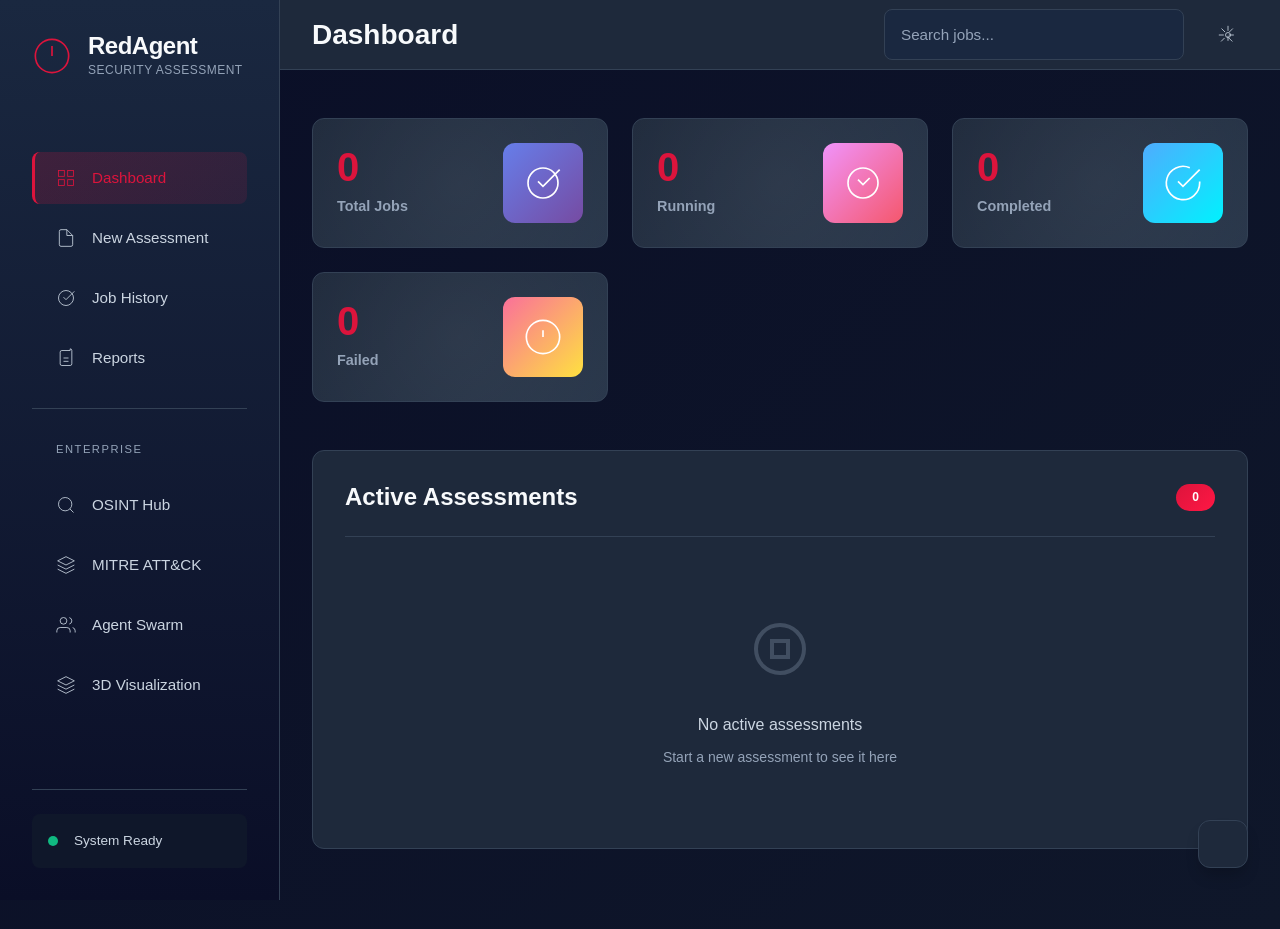
==== commit ebbee269: "feat: integrate swarm visualization and finding normalization" ====
--- a/templates/index.html
+++ b/templates/index.html
@@ -225,6 +225,13 @@
                                 <select id="target-type" name="type" required>
                                     <option value="url">Web Application (URL)</option>
                                     <option value="ip">Network (IP Address)</option>
+                                </select>
+                            </div>
+                            <div class="form-group">
+                                <label for="execution-mode">Execution Mode</label>
+                                <select id="execution-mode" name="mode" required>
+                                    <option value="classic">Classic (Single Agent)</option>
+                                    <option value="swarm">Swarm (Multi-Agent)</option>
                                 </select>
                             </div>
                         </div>
@@ -482,6 +489,18 @@
                         <span class="badge badge-enterprise">Enterprise</span>
                     </div>
                     <p style="color: #888; margin-bottom: 20px;">Coordinated attack agents working in parallel</p>
+
+                    <div style="margin-bottom: 20px; display: flex; gap: 10px; align-items: center;">
+                        <button class="btn btn-secondary btn-small" onclick="refreshSwarmStatus()">Refresh Swarm Status</button>
+                        <span id="swarm-availability" class="status-badge" style="font-size: 0.8rem;">Checking runtime...</span>
+                    </div>
+
+                    <div id="swarm-jobs" class="jobs-list" style="margin-bottom: 20px;">
+                        <div class="empty-state">
+                            <p>No swarm mission data yet</p>
+                            <small>Start an assessment in swarm mode to populate this panel</small>
+                        </div>
+                    </div>
                     
                     <div class="agents-grid" style="display: grid; grid-template-columns: repeat(auto-fit, minmax(280px, 1fr)); gap: 20px;">
                         <!-- Command & Control -->
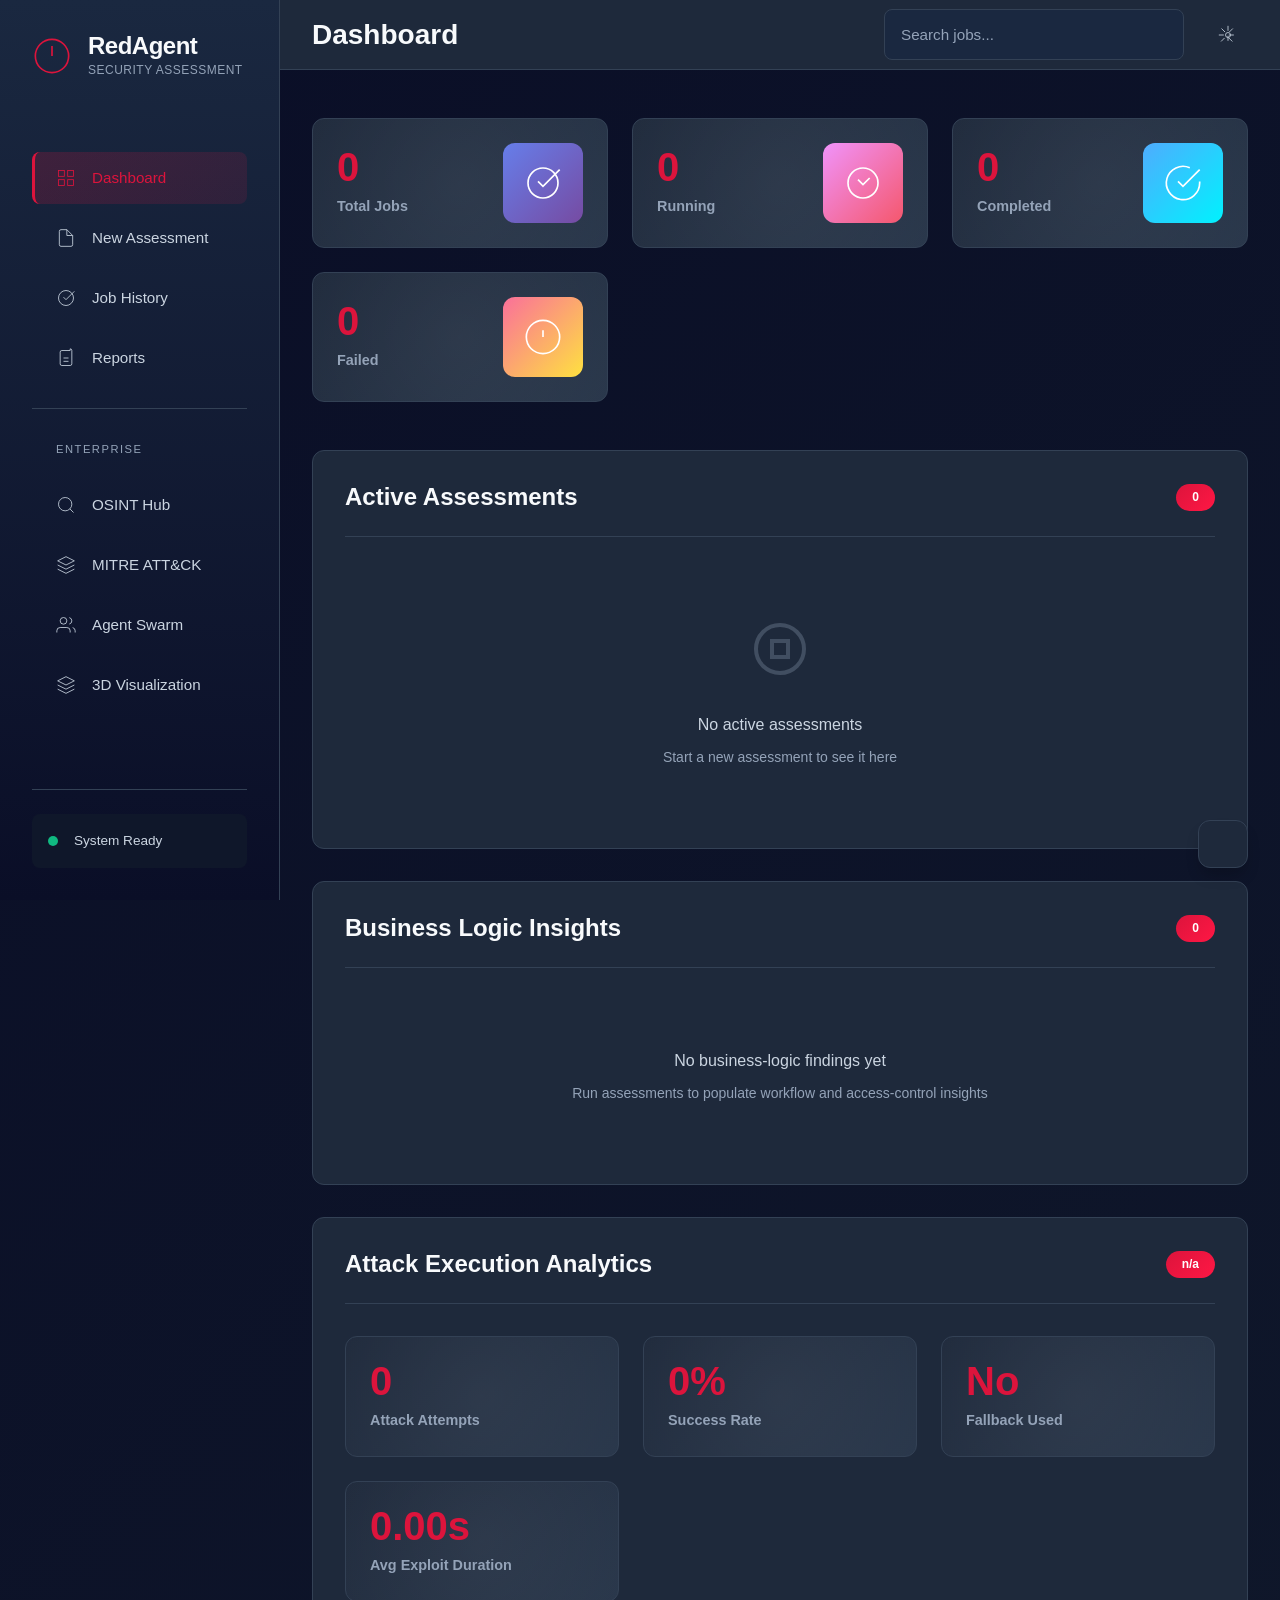
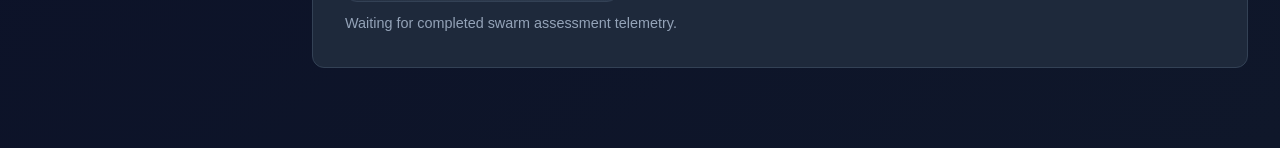
==== commit 403a3ab6: "feat: add attack analytics dashboard and focused fallback execution" ====
--- a/templates/index.html
+++ b/templates/index.html
@@ -192,6 +192,55 @@
                             <p>No active assessments</p>
                             <small>Start a new assessment to see it here</small>
                         </div>
+                    </div>
+                </div>
+
+                <div class="section-card">
+                    <div class="section-header">
+                        <h3>Business Logic Insights</h3>
+                        <span class="badge" id="business-logic-count">0</span>
+                    </div>
+                    <div id="business-logic-container" class="jobs-list">
+                        <div class="empty-state">
+                            <p>No business-logic findings yet</p>
+                            <small>Run assessments to populate workflow and access-control insights</small>
+                        </div>
+                    </div>
+                </div>
+
+                <div class="section-card">
+                    <div class="section-header">
+                        <h3>Attack Execution Analytics</h3>
+                        <span class="badge" id="attack-analytics-mode">n/a</span>
+                    </div>
+                    <div class="stats-grid" style="margin-bottom: 10px;">
+                        <div class="stat-box">
+                            <div class="stat-content">
+                                <div class="stat-number" id="attack-attempts">0</div>
+                                <div class="stat-label">Attack Attempts</div>
+                            </div>
+                        </div>
+                        <div class="stat-box">
+                            <div class="stat-content">
+                                <div class="stat-number" id="attack-success-rate">0%</div>
+                                <div class="stat-label">Success Rate</div>
+                            </div>
+                        </div>
+                        <div class="stat-box">
+                            <div class="stat-content">
+                                <div class="stat-number" id="attack-fallback-used">No</div>
+                                <div class="stat-label">Fallback Used</div>
+                            </div>
+                        </div>
+                        <div class="stat-box">
+                            <div class="stat-content">
+                                <div class="stat-number" id="attack-avg-exploit-duration">0.00s</div>
+                                <div class="stat-label">Avg Exploit Duration</div>
+                            </div>
+                        </div>
+                    </div>
+                    <div style="color: var(--text-muted); font-size: 0.9rem;" id="attack-analytics-context">
+                        Waiting for completed swarm assessment telemetry.
                     </div>
                 </div>
             </section>
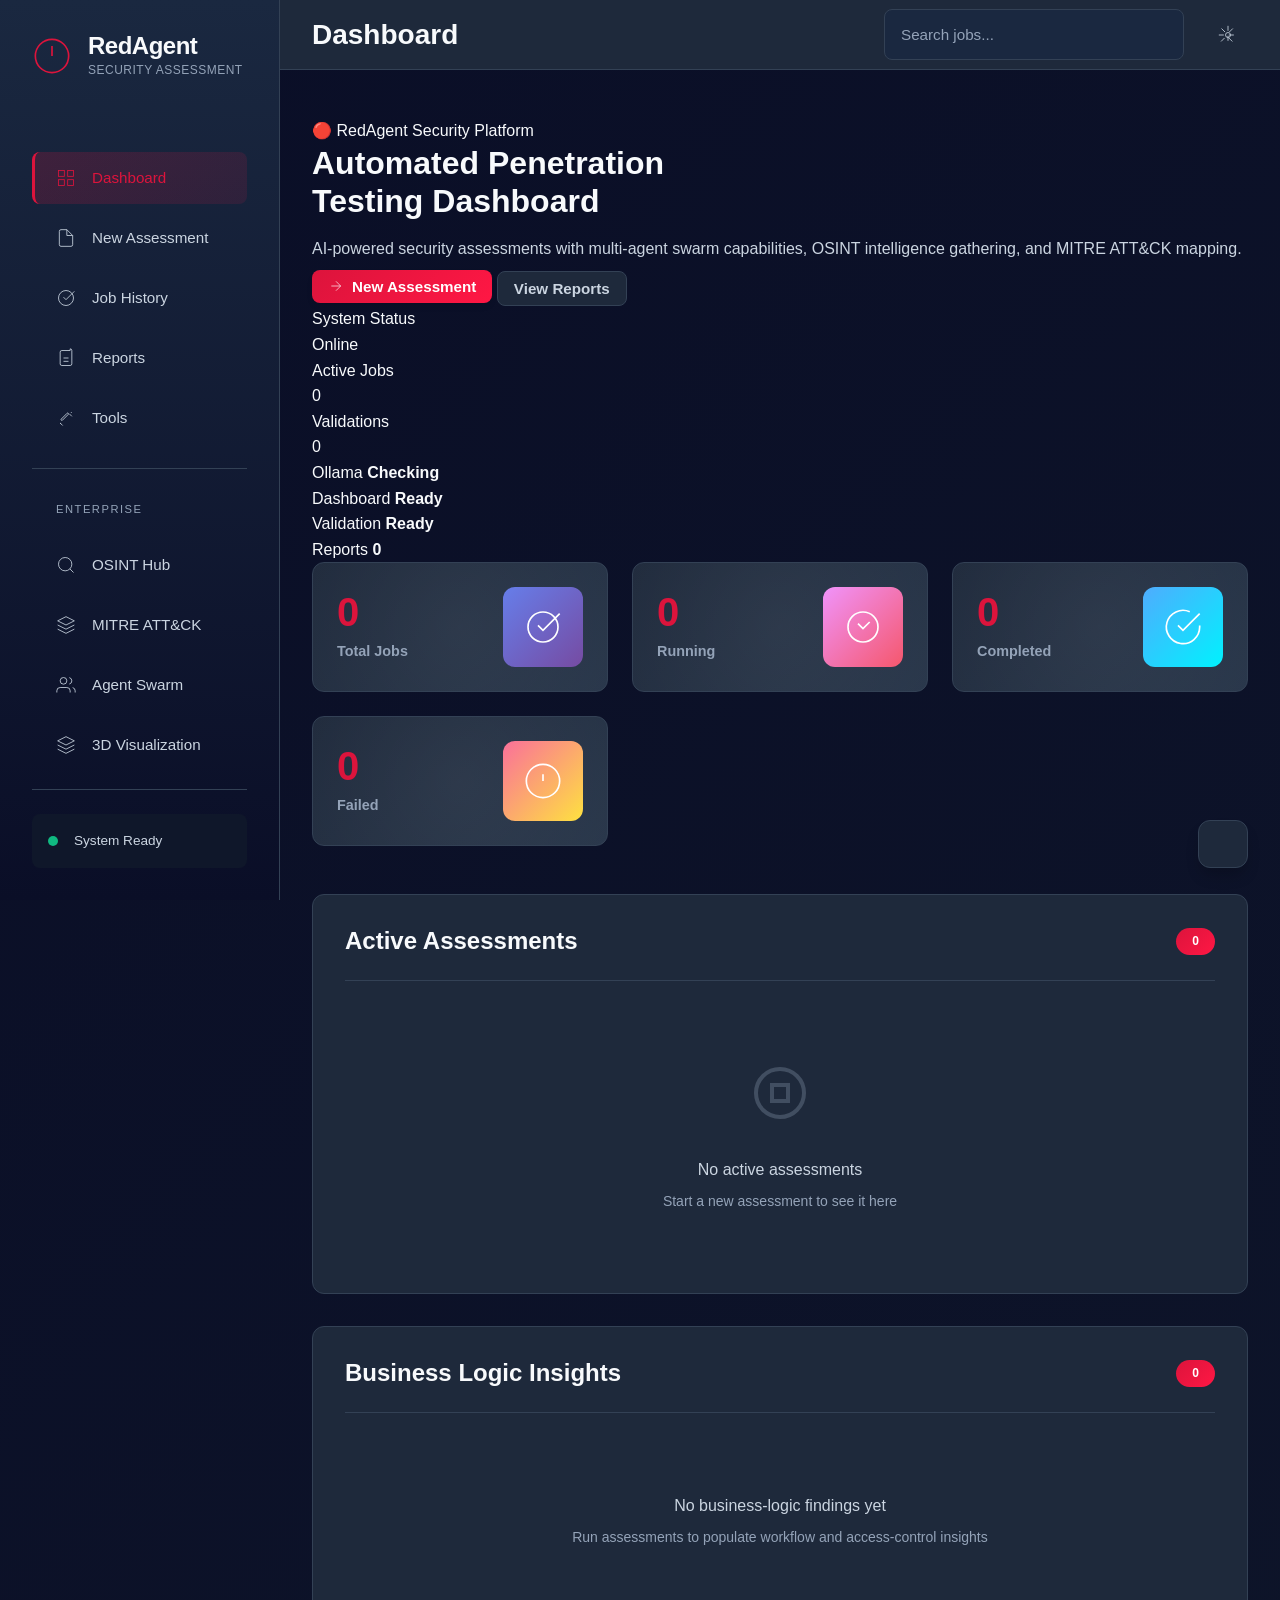
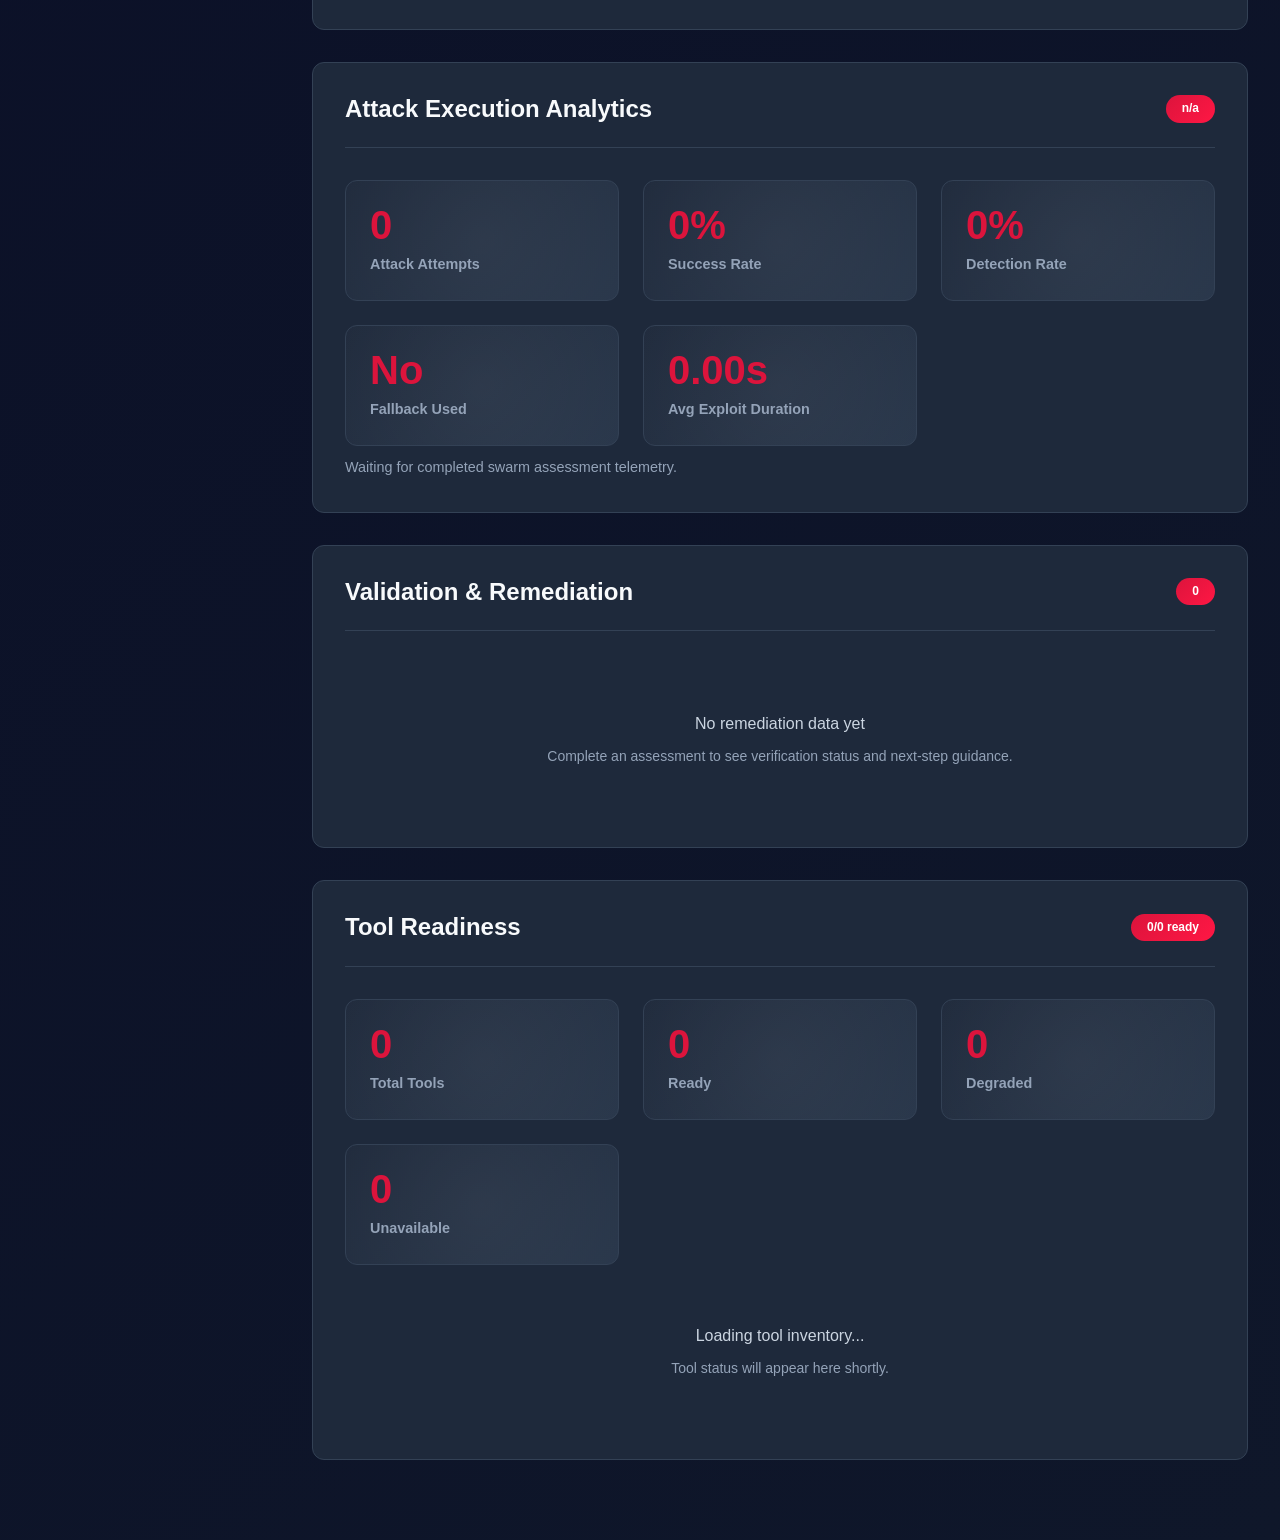
==== commit c619bf6f: "fix: restore main-wrapper layout structure and add dashboard hero section" ====
--- a/templates/index.html
+++ b/templates/index.html
@@ -52,6 +52,16 @@
                 </svg>
                 <span>Reports</span>
             </button>
+            <button class="nav-item" data-tab="tools">
+                <svg class="nav-icon" viewBox="0 0 24 24" fill="none" stroke="currentColor">
+                    <path d="M14.7 6.3a1 1 0 010 1.4l-7 7a1 1 0 01-1.4-1.4l7-7a1 1 0 011.4 0z"></path>
+                    <path d="M18 5l1 1"></path>
+                    <path d="M5 18l1 1"></path>
+                    <path d="M8 21l-3-3"></path>
+                    <path d="M19 10l-3-3"></path>
+                </svg>
+                <span>Tools</span>
+            </button>
             
             <div class="nav-divider"></div>
             <span class="nav-section-label">Enterprise</span>
@@ -119,6 +129,57 @@
         </header>
 
         <div class="content-area">
+            <!-- Dashboard Hero -->
+            <section class="dashboard-hero">
+                <div class="hero-copy">
+                    <span class="hero-eyebrow">🔴 RedAgent Security Platform</span>
+                    <h2>Automated Penetration<br>Testing Dashboard</h2>
+                    <p>AI-powered security assessments with multi-agent swarm capabilities, OSINT intelligence gathering, and MITRE ATT&CK mapping.</p>
+                    <div class="hero-actions">
+                        <button class="btn btn-primary" onclick="switchTab('assessment')">
+                            <svg viewBox="0 0 24 24" fill="none" stroke="currentColor" style="width:16px;height:16px">
+                                <path d="M5 12h14M12 5l7 7-7 7"></path>
+                            </svg>
+                            New Assessment
+                        </button>
+                        <button class="btn btn-secondary" onclick="switchTab('reports')">View Reports</button>
+                    </div>
+                </div>
+                <div class="hero-panel">
+                    <div class="hero-panel-card">
+                        <div class="hero-panel-label">System Status</div>
+                        <div class="hero-panel-value" id="hero-system-status">Online</div>
+                    </div>
+                    <div class="hero-panel-card">
+                        <div class="hero-panel-label">Active Jobs</div>
+                        <div class="hero-panel-value" id="hero-active-jobs">0</div>
+                    </div>
+                    <div class="hero-panel-card">
+                        <div class="hero-panel-label">Validations</div>
+                        <div class="hero-panel-value" id="hero-validation-count">0</div>
+                    </div>
+                </div>
+            </section>
+
+            <section class="status-strip">
+                <div class="status-chip">
+                    <span class="status-chip-label">Ollama</span>
+                    <strong id="status-ollama">Checking</strong>
+                </div>
+                <div class="status-chip">
+                    <span class="status-chip-label">Dashboard</span>
+                    <strong id="status-dashboard">Ready</strong>
+                </div>
+                <div class="status-chip">
+                    <span class="status-chip-label">Validation</span>
+                    <strong id="status-validation">Ready</strong>
+                </div>
+                <div class="status-chip">
+                    <span class="status-chip-label">Reports</span>
+                    <strong id="status-reports">0</strong>
+                </div>
+            </section>
+
             <!-- Dashboard Tab -->
             <section id="dashboard" class="tab-content active">
                 <!-- Stats Grid -->
@@ -228,6 +289,12 @@
                         </div>
                         <div class="stat-box">
                             <div class="stat-content">
+                                <div class="stat-number" id="attack-detection-rate">0%</div>
+                                <div class="stat-label">Detection Rate</div>
+                            </div>
+                        </div>
+                        <div class="stat-box">
+                            <div class="stat-content">
                                 <div class="stat-number" id="attack-fallback-used">No</div>
                                 <div class="stat-label">Fallback Used</div>
                             </div>
@@ -243,6 +310,59 @@
                         Waiting for completed swarm assessment telemetry.
                     </div>
                 </div>
+
+                <div class="section-card">
+                    <div class="section-header">
+                        <h3>Validation & Remediation</h3>
+                        <span class="badge" id="remediation-count">0</span>
+                    </div>
+                    <div id="remediation-container" class="jobs-list">
+                        <div class="empty-state">
+                            <p>No remediation data yet</p>
+                            <small>Complete an assessment to see verification status and next-step guidance.</small>
+                        </div>
+                    </div>
+                </div>
+
+                <div class="section-card">
+                    <div class="section-header">
+                        <h3>Tool Readiness</h3>
+                        <span class="badge" id="tools-ready-count">0/0 ready</span>
+                    </div>
+                    <div class="stats-grid" style="margin-bottom: 10px;">
+                        <div class="stat-box">
+                            <div class="stat-content">
+                                <div class="stat-number" id="tools-total">0</div>
+                                <div class="stat-label">Total Tools</div>
+                            </div>
+                        </div>
+                        <div class="stat-box">
+                            <div class="stat-content">
+                                <div class="stat-number" id="tools-ready">0</div>
+                                <div class="stat-label">Ready</div>
+                            </div>
+                        </div>
+                        <div class="stat-box">
+                            <div class="stat-content">
+                                <div class="stat-number" id="tools-degraded">0</div>
+                                <div class="stat-label">Degraded</div>
+                            </div>
+                        </div>
+                        <div class="stat-box">
+                            <div class="stat-content">
+                                <div class="stat-number" id="tools-unavailable">0</div>
+                                <div class="stat-label">Unavailable</div>
+                            </div>
+                        </div>
+                    </div>
+                    <div id="tools-health-container" class="jobs-list">
+                        <div class="empty-state">
+                            <p>Loading tool inventory...</p>
+                            <small>Tool status will appear here shortly.</small>
+                        </div>
+                    </div>
+                </div>
+
             </section>
 
             <!-- Assessment Tab -->
@@ -383,14 +503,25 @@
                 <div class="section-card">
                     <div class="section-header">
                         <h3>Assessment Reports</h3>
-                        <button class="btn btn-secondary btn-small" onclick="loadReports()">
-                            <svg viewBox="0 0 24 24" fill="none" stroke="currentColor">
-                                <polyline points="23 4 23 10 17 10"></polyline>
-                                <path d="M20.49 15a9 9 0 11-18-8.12"></path>
-                            </svg>
-                            Refresh
-                        </button>
-                    </div>
+                        <div style="display:flex;gap:8px;flex-wrap:wrap;">
+                            <button class="btn btn-primary btn-small" onclick="triggerReportImport()">
+                                <svg viewBox="0 0 24 24" fill="none" stroke="currentColor">
+                                    <path d="M12 3v12"></path>
+                                    <polyline points="7 10 12 15 17 10"></polyline>
+                                    <path d="M5 21h14"></path>
+                                </svg>
+                                Import JSON
+                            </button>
+                            <button class="btn btn-secondary btn-small" onclick="loadReports()">
+                                <svg viewBox="0 0 24 24" fill="none" stroke="currentColor">
+                                    <polyline points="23 4 23 10 17 10"></polyline>
+                                    <path d="M20.49 15a9 9 0 11-18-8.12"></path>
+                                </svg>
+                                Refresh
+                            </button>
+                        </div>
+                    </div>
+                    <input type="file" id="report-import-input" accept="application/json,.json" style="display:none" />
                     <div id="reports-container" class="reports-grid">
                         <div class="empty-state">
                             <svg viewBox="0 0 24 24" fill="none" stroke="currentColor" stroke-width="1.5">
@@ -399,6 +530,133 @@
                             </svg>
                             <p>No reports yet</p>
                             <small>Complete an assessment to generate reports</small>
+                        </div>
+                    </div>
+                </div>
+            </section>
+
+            <section id="tools" class="tab-content">
+                <div class="section-card">
+                    <div class="section-header">
+                        <h3>Tool Inventory & Health</h3>
+                        <button class="btn btn-secondary btn-small" onclick="loadToolsTab()">
+                            <svg viewBox="0 0 24 24" fill="none" stroke="currentColor">
+                                <polyline points="23 4 23 10 17 10"></polyline>
+                                <path d="M20.49 15a9 9 0 11-18-8.12"></path>
+                            </svg>
+                            Refresh
+                        </button>
+                    </div>
+
+                    <div class="section-card" style="margin-top: 18px;">
+                        <div class="section-header">
+                            <h3>Cyber Range Playground</h3>
+                            <span class="badge" id="cyber-range-badge">0 scenarios</span>
+                        </div>
+                        <p style="color: var(--text-muted); margin-top: 0; margin-bottom: 14px;">
+                            Local-only Docker lab for safe assessment practice. Open it here without leaving the Tools view.
+                        </p>
+                        <div class="stats-grid" style="margin-bottom: 10px;">
+                            <div class="stat-box">
+                                <div class="stat-content">
+                                    <div class="stat-number" id="cyber-range-services">0</div>
+                                    <div class="stat-label">Services</div>
+                                </div>
+                            </div>
+                            <div class="stat-box">
+                                <div class="stat-content">
+                                    <div class="stat-number" id="cyber-range-scenarios">0</div>
+                                    <div class="stat-label">Scenarios</div>
+                                </div>
+                            </div>
+                            <div class="stat-box">
+                                <div class="stat-content">
+                                    <div class="stat-number" id="cyber-range-compose">0</div>
+                                    <div class="stat-label">Compose Files</div>
+                                </div>
+                            </div>
+                            <div class="stat-box">
+                                <div class="stat-content">
+                                    <div class="stat-number" id="cyber-range-dockerfiles">0</div>
+                                    <div class="stat-label">Dockerfiles</div>
+                                </div>
+                            </div>
+                        </div>
+                        <div class="job-actions" style="margin-bottom: 12px;">
+                            <button class="btn btn-primary btn-small" type="button" onclick="loadCyberRangeInventory()">Refresh Range</button>
+                            <button class="btn btn-secondary btn-small" type="button" onclick="switchTab('dashboard')">View Dashboard Card</button>
+                        </div>
+                        <div id="cyber-range-container" class="jobs-list">
+                            <div class="empty-state">
+                                <p>Loading cyber range inventory...</p>
+                                <small>The range panel will show services and scenarios here.</small>
+                            </div>
+                        </div>
+                    </div>
+
+                    <div style="margin-bottom: 24px; padding: 18px; border: 1px solid var(--border-color); border-radius: 14px; background: rgba(255,255,255,0.03);">
+                        <div class="section-header" style="margin-bottom: 12px;">
+                            <h3 style="font-size: 1.1rem; margin: 0;">Run a Tool on a URL</h3>
+                            <span class="badge">Web Targets</span>
+                        </div>
+                        <p style="color: var(--text-muted); margin-bottom: 14px;">Use this launcher for web targets, sandbox fuzzing, cloud posture review, or cyber-range inventory.</p>
+                        <div class="form-row" style="display:grid;grid-template-columns:1.2fr 0.8fr auto;gap:12px;align-items:end;">
+                            <div class="form-group" style="margin: 0;">
+                                <label for="tool-run-url">Target / Range Path</label>
+                                <input type="text" id="tool-run-url" placeholder="https://example.com or cyber_range" autocomplete="off" />
+                            </div>
+                            <div class="form-group" style="margin: 0;">
+                                <label for="tool-run-name">Tool</label>
+                                <select id="tool-run-name">
+                                    <option value="curl">curl</option>
+                                    <option value="nuclei">nuclei</option>
+                                    <option value="fuzzing_harness">fuzzing_harness</option>
+                                    <option value="cloud_posture">cloud_posture</option>
+                                    <option value="cyber_range">cyber_range</option>
+                                </select>
+                            </div>
+                            <button class="btn btn-primary btn-large" type="button" onclick="runUrlTool()">Run Tool</button>
+                        </div>
+                        <div id="tool-run-result" class="job-card" style="margin-top: 16px; display:none;"></div>
+                    </div>
+
+                    <div class="tool-filter-bar" style="display:flex;gap:8px;flex-wrap:wrap;margin-bottom:12px;">
+                        <button class="btn btn-secondary btn-small tool-filter active" data-tool-filter="all">All</button>
+                        <button class="btn btn-secondary btn-small tool-filter" data-tool-filter="ready">Ready</button>
+                        <button class="btn btn-secondary btn-small tool-filter" data-tool-filter="degraded">Degraded</button>
+                        <button class="btn btn-secondary btn-small tool-filter" data-tool-filter="unavailable">Unavailable</button>
+                    </div>
+
+                    <div class="stats-grid" style="margin-bottom: 10px;">
+                        <div class="stat-box">
+                            <div class="stat-content">
+                                <div class="stat-number" id="tools-tab-total">0</div>
+                                <div class="stat-label">Total</div>
+                            </div>
+                        </div>
+                        <div class="stat-box">
+                            <div class="stat-content">
+                                <div class="stat-number" id="tools-tab-ready">0</div>
+                                <div class="stat-label">Ready</div>
+                            </div>
+                        </div>
+                        <div class="stat-box">
+                            <div class="stat-content">
+                                <div class="stat-number" id="tools-tab-degraded">0</div>
+                                <div class="stat-label">Degraded</div>
+                            </div>
+                        </div>
+                        <div class="stat-box">
+                            <div class="stat-content">
+                                <div class="stat-number" id="tools-tab-unavailable">0</div>
+                                <div class="stat-label">Unavailable</div>
+                            </div>
+                        </div>
+                    </div>
+
+                    <div id="tools-tab-container" class="jobs-list">
+                        <div class="empty-state">
+                            <p>Loading tools...</p>
                         </div>
                     </div>
                 </div>
